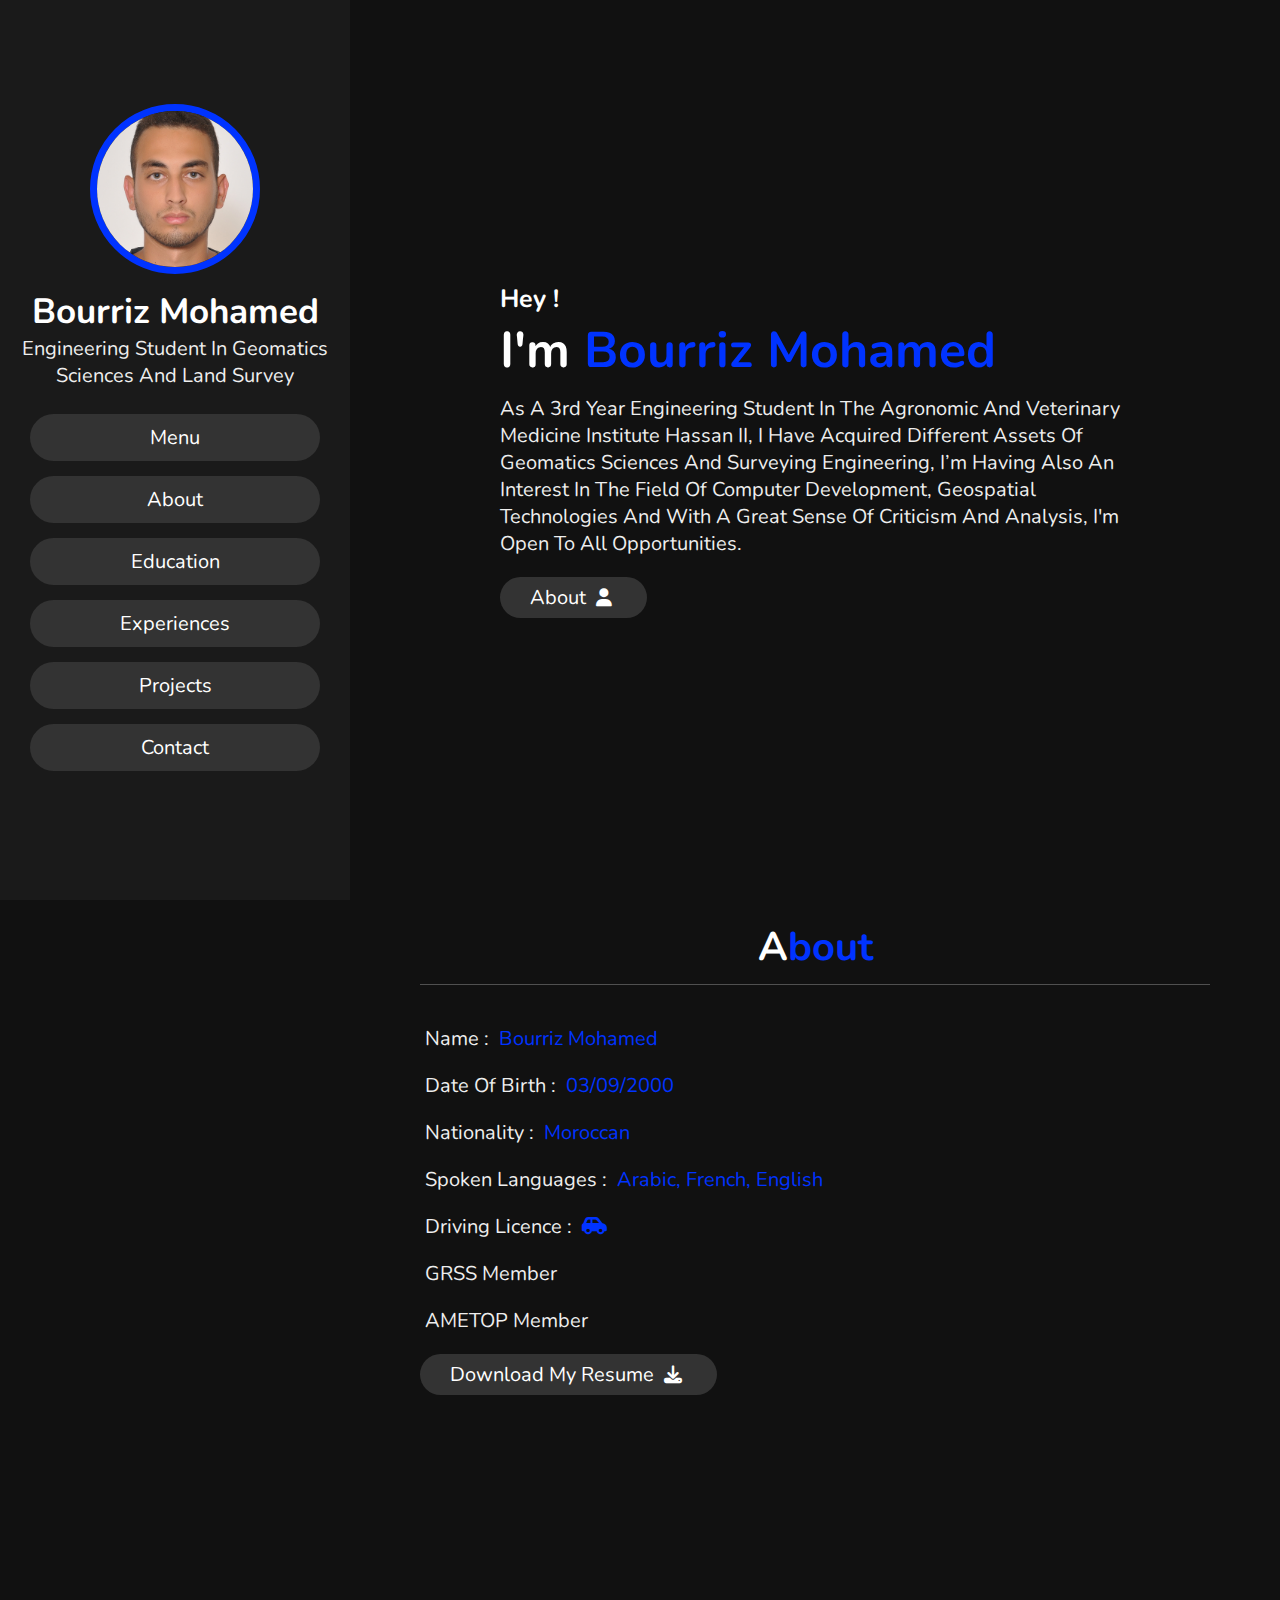
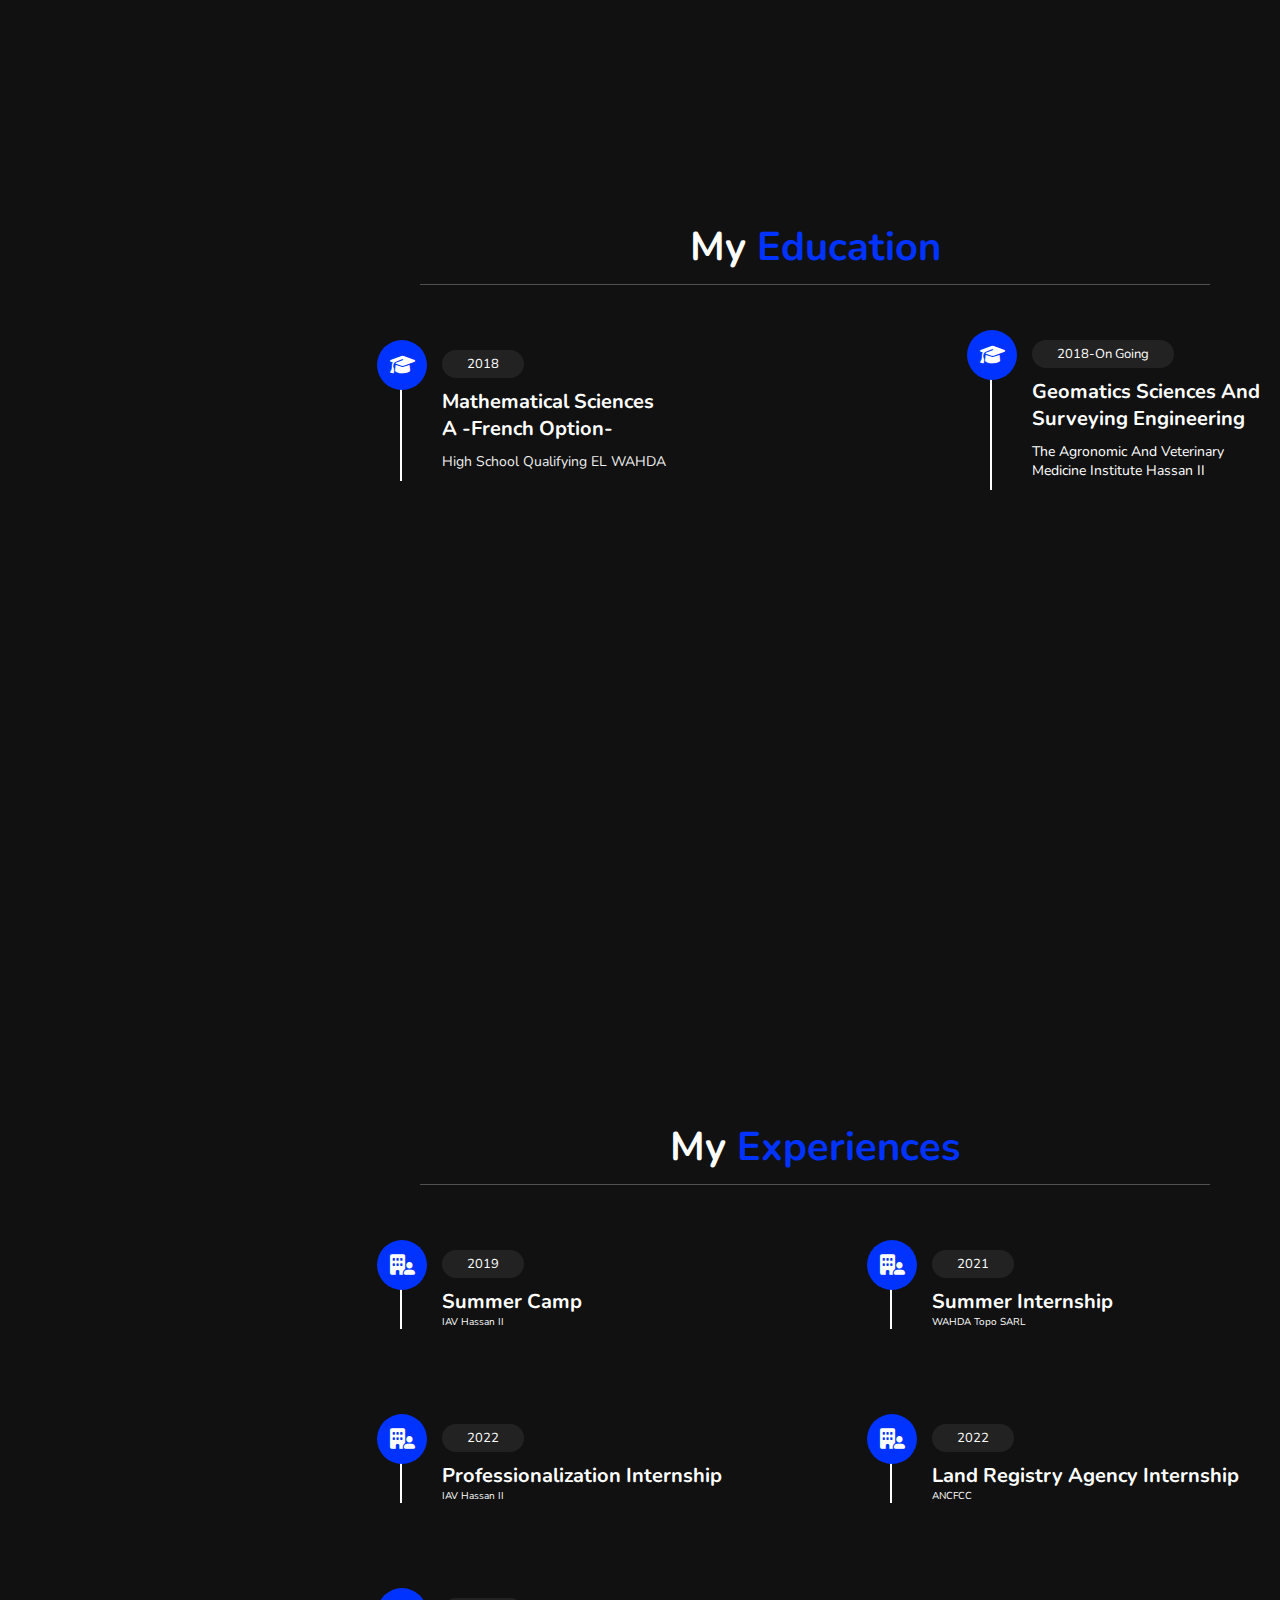
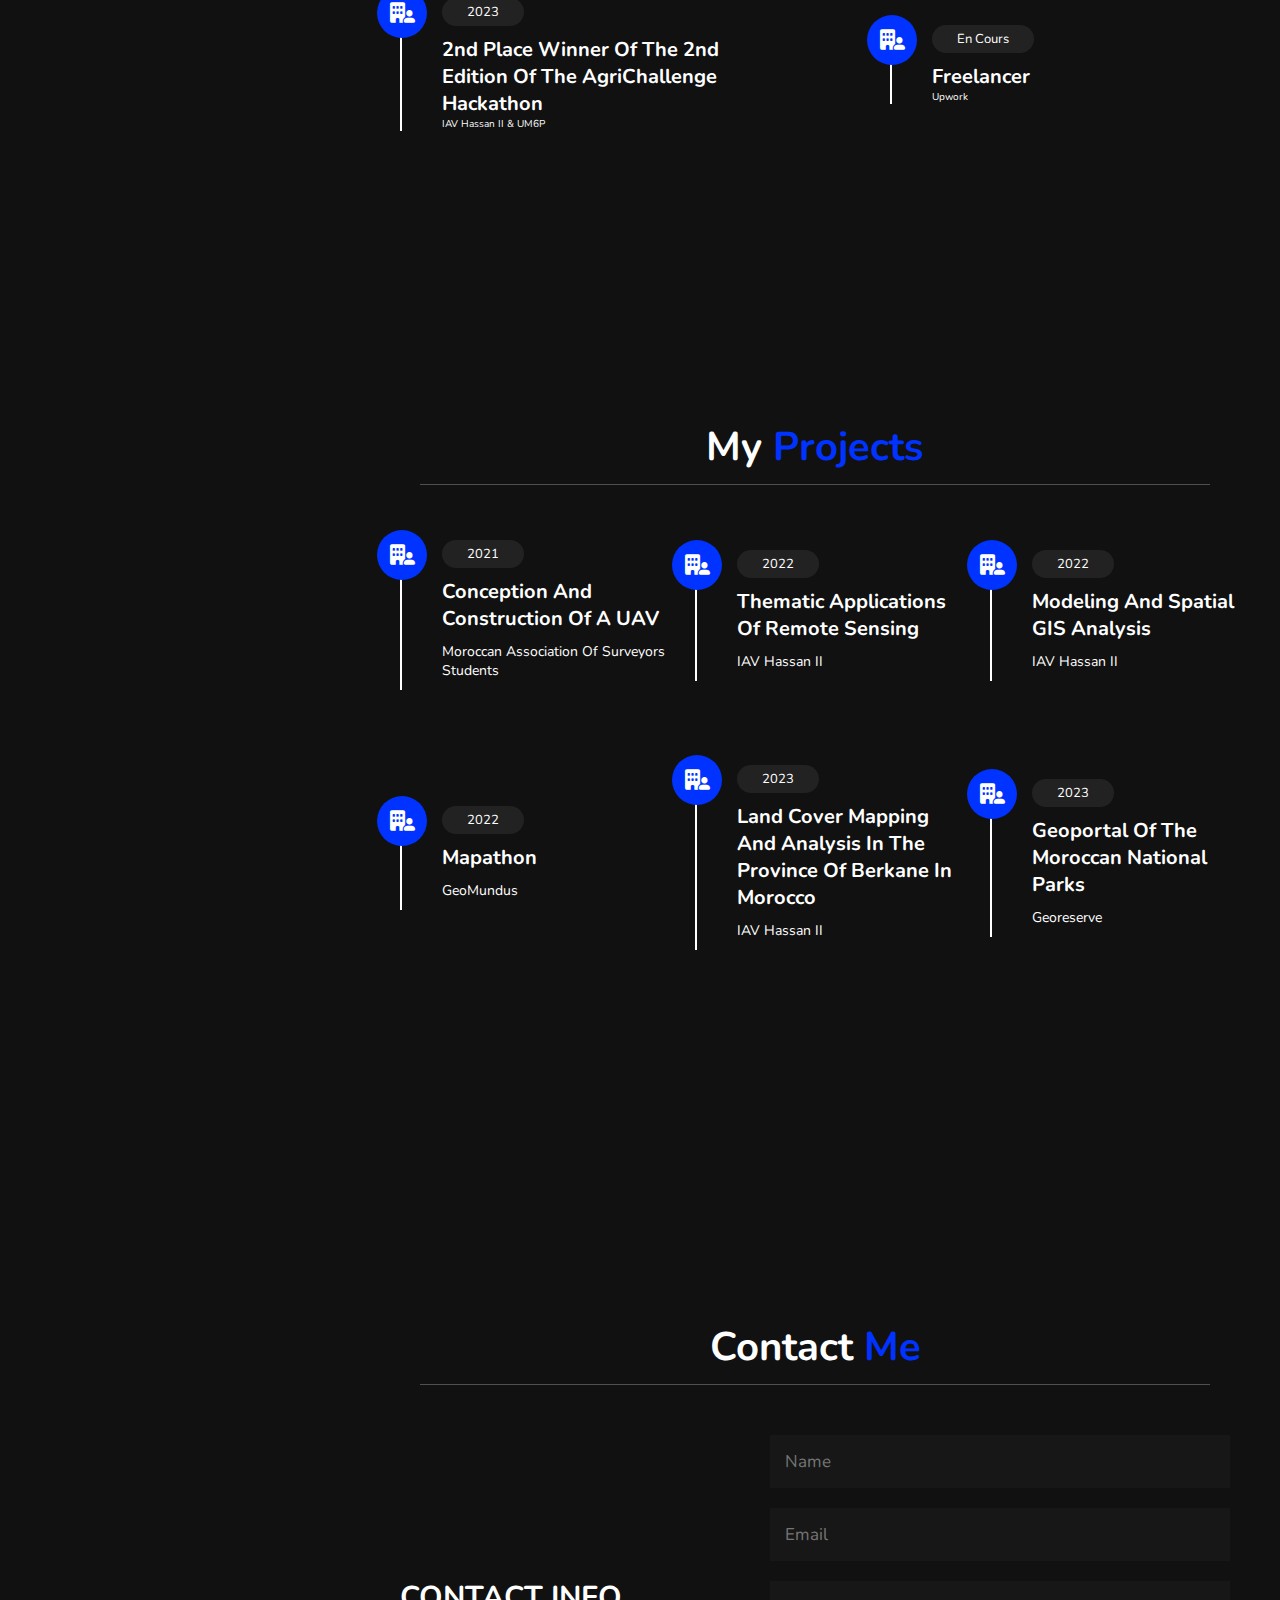
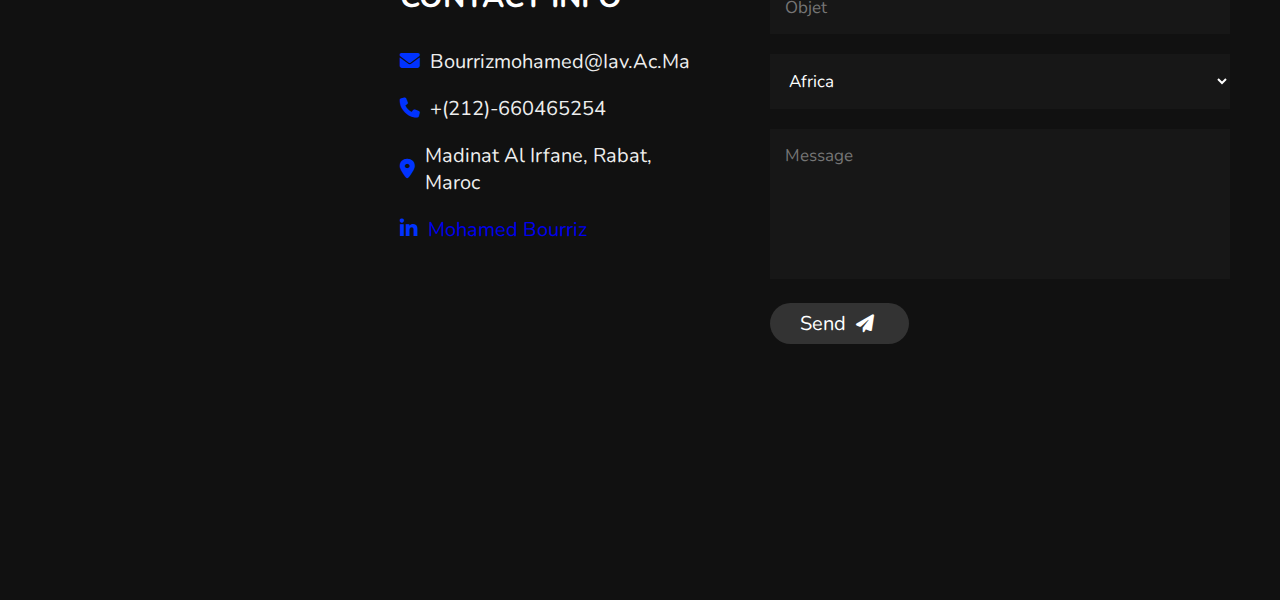
==== index.html @ 632c7182 "Rename MyPortfolio.html to index.html" ====
<!DOCTYPE html>
<html lang="en">
<head>
    <meta charset="UTF-8">
    <meta name="viewport" content="width=device-width, initial-scale=1.0">
    <title>My Portfolio</title>

    <!-- font awesome cdn link  -->
    <link rel="stylesheet" href="https://cdnjs.cloudflare.com/ajax/libs/font-awesome/5.15.2/css/all.min.css">

   <!-- Site Icon -->
   <link rel="shortcut icon" href="img/Me.png" type="image/x-icon"> 
    

    <link rel="stylesheet" href="css/all.css">
     <!-- custom css file link  -->
    <link rel="stylesheet" href="css/style.css">

    <script src="https://kit.fontawesome.com/e095af1a2f.js" crossorigin="anonymous"></script>

</head>

<body>
    
<!-- header section starts  -->

<header>

    <div class="user">
        <img src="img/L'ARCADE 2022-08-22_0079 copy.jpg" alt="Bourriz Mohamed" title="Bourriz Mohamed">
        <h3 class="name">Bourriz Mohamed</h3>
        <p class="post">Engineering Student In Geomatics Sciences And Land Survey </p>
    </div>

    <nav class="navbar">
        <ul>
            <li><a href="#home">Menu</a></li>
            <li><a href="#about">About</a></li>
            <li><a href="#education">Education</a></li>
            <li><a href="#Experience">Experiences</a></li>
            <li><a href="#Project"> Projects</a></li>
            <li><a href="#contact">Contact</a></li>
        </ul>
    </nav>

</header>

<!-- header section ends -->

<div id="menu" class="fas fa-bars"></div>

<!-- home section starts  -->

<section class="home" id="home">

    <h3> Hey !</h3>
    <h1> I'm <span>Bourriz Mohamed</span></h1>
    <p>As a 3rd year engineering student in the Agronomic and Veterinary Medicine Institute Hassan II, I have acquired different assets of geomatics sciences and surveying engineering, I’m
        having also an interest in the field of computer development, geospatial technologies and with a great sense of criticism and analysis, I'm open to all opportunities.</p>
    <a href="#about"><button class="btn">About <i class="fas fa-user"></i></button></a>

</section>

<!-- home section ends -->

<!-- about section starts  -->

<section class="about" id="about">

<h1 class="heading"> A<span>bout</span></h1>

<div class="row">

    <div class="info">
        <h3> <span> Name : </span> Bourriz Mohamed </h3>
        <h3> <span> Date Of Birth : </span> 03/09/2000 </h3>
        <h3> <span> Nationality : </span> Moroccan </h3>
        <h3> <span> Spoken Languages : </span> Arabic, French, English </h3>
        <h3> <span> Driving Licence : </span> <i class="fa-solid fa-car-side"></i> </h3>
        <h3> <span> GRSS Member </span> </h3>
        <h3> <span> AMETOP Member</span></h3>
        <a href="doc/CV - MOHAMED BOURRIZ.pdf" alt="Moi" title="Mohamed Bourriz" target="_blank"><button class="btn"> Download my Resume  <i class="fas fa-download"></i> </button></a>
    </div>

</div>

</section>

<!-- about section ends -->

<!-- education section starts  -->

<section class="education" id="education">

<h1 class="heading"> My <span>Education</span> </h1>

<div class="box-container">

    <div class="box">
        <i class="fas fa-graduation-cap"></i>
        <span>2018</span>
        <h3>Mathematical Sciences A -French option-</h3>
        <p>High School Qualifying EL WAHDA</p>
    </div>


    <div class="box">
        <i class="fas fa-graduation-cap"></i>
        <span>2018-On Going</span>
        <h3>Geomatics Sciences And Surveying Engineering</h3>
        <p><a href="https://iav.ac.ma/" target="_blank">The Agronomic And Veterinary Medicine Institute Hassan II</a></p>
    </div>


</div>

</section>

<!-- education section ends -->

<!-- Experience section starts  -->

<section class="Experience" id="Experience">

<h1 class="heading"> My <span> Experiences </span> </h1>

<div class="box-container">
    <div class="box">
        <i class="fa-solid fa-building-user"></i>
        <span>2019</span>
        <h3>Summer Camp</h3>
        <p><a href="https://iav.ac.ma/" target="_blank"> IAV Hassan II </a></p>
    </div>

    <div class="box">
        <i class="fa-solid fa-building-user"></i>
        <span>2021</span>
        <h3>Summer Internship</h3>
        <p><a href="https://www.linkedin.com/company/wahdatopo/" target="_blank"> WAHDA Topo SARL </a></p>

    </div>
    
    <div class="box">
        <i class="fa-solid fa-building-user"></i>
        <span>2022</span>
        <h3>Professionalization Internship</h3>
        <p><a href="https://iav.ac.ma/" target="_blank"> IAV Hassan II </a></p>
    </div>

    <div class="box">
        <i class="fa-solid fa-building-user"></i>
        <span>2022</span>
        <h3>Land registry agency internship </h3>
        <p><a href="https://www.ancfcc.gov.ma/" target="_blank"> ANCFCC </a></p>
    </div>

    <div class="box">
        <i class="fa-solid fa-building-user"></i>
        <span>2023</span>
        <h3>2nd place Winner of the 2nd edition of the AgriChallenge Hackathon</h3>
        <p><a href="https://agri-challenge.ma/" target="_blank"> IAV Hassan II & UM6P</a></p>
    </div>

    <div class="box">
        <i class="fa-solid fa-building-user"></i>
        <span>En cours</span>
        <h3>Freelancer</h3>
        <p><a href="https://www.upwork.com/freelancers/~01eab4487dfb1e0b13" target="_blank"> Upwork </a></p>
    </div>
</div>

</section>

<!-- Experience section ends -->


<!-- Projects section starts  -->

<section class="Project" id="Project">

    <h1 class="heading"> My <span> Projects </span> </h1>
    
    <div class="box-container">
        <div class="box">
            <i class="fa-solid fa-building-user"></i>
            <span>2021</span>
            <h3>Conception and construction of a UAV</h3>
            <p><a href="https://ametop.ma/" target="_blank"> Moroccan Association of Surveyors Students </a></p>
        </div>
    
        <div class="box">
            <i class="fa-solid fa-building-user"></i>
            <span>2022</span>
            <h3>Thematic Applications Of Remote Sensing</h3>
            <p><a href="https://iav.ac.ma/" target="_blank"> IAV Hassan II </a></p>
    
        </div>
        
        <div class="box">
            <i class="fa-solid fa-building-user"></i>
            <span>2022</span>
            <h3>Modeling and spatial GIS analysis</h3>
            <p><a href="https://iav.ac.ma/" target="_blank"> IAV Hassan II </a></p>
        </div>
    
        <div class="box">
            <i class="fa-solid fa-building-user"></i>
            <span>2022</span>
            <h3>Mapathon </h3>
            <p><a href="https://www.geomundus.org/2022/" target="_blank"> GeoMundus </a></p>
        </div>

        <div class="box">
            <i class="fa-solid fa-building-user"></i>
            <span>2023</span>
            <h3>Land Cover Mapping and Analysis in the Province of Berkane in Morocco</h3>
            <p><a href="https://iav.ac.ma/" target="_blank"> IAV Hassan II </a></p>
        </div>


        <div class="box">
            <i class="fa-solid fa-building-user"></i>
            <span>2023</span>
            <h3>Geoportal of the Moroccan national parks</h3>
            <p><a href="https://mrbourriz.github.io/Georeserve/" target="_blank"> Georeserve </a></p>
        </div>

    </div>
    
    </section>
    
<!-- Project section ends -->

<!-- contact section starts  -->

<section class="contact" id="contact">

<h1 class="heading">Contact<span> Me</span></h1>

<div class="row">

    <div class="content">

        <h3 class="title">Contact info</h3>

        <div class="info">
            <h3> <i class="fas fa-envelope"></i> Bourrizmohamed@iav.ac.ma </h3>
            <h3> <i class="fas fa-phone"></i> +(212)-660465254</h3>
            <h3> <i class="fas fa-map-marker-alt"></i> Madinat Al Irfane, Rabat, Maroc</h3>
            <h3> <i class="fa-brands fa-linkedin-in"></i><a href="https://www.linkedin.com/in/mohamed-b-a33b52102/" target="_blank">Mohamed Bourriz</a></h3>
        </div>

    </div>

    <form action="https://formsubmit.co/Bourrizmohamed@iav.ac.ma" method="post">
        <label for="name"><input type="text" placeholder="name" class="box" value="" id="name" required ></label>
        <label for="email"><input type="email" placeholder="email" class="box" value="" id="email" required></label>
        <label for="text"><input type="text" placeholder="objet" class="box" value="" id="text"required></label>
        <select name="Continent" class="box" id="choix" required>
        <option> Africa </option>
        <option> Asia </option>
        <option> Europe </option>
        <option> North America </option>
        <option> South America</option>
        </select>
        <label for="bio"><textarea name="" id="bio" cols="30" rows="10" class="box message" placeholder="message" value="" required ></textarea></label>
        <button type="submit" class="btn"> Send <i class="fas fa-paper-plane"></i> </button>

    </form>

</div>
</section>

<!-- contact section ends -->


<!-- scroll top button  -->

<a href="#home" class="top">
    <img src="images/scroll-top-img.png" alt="">
</a>


<!-- jquery cdn link  -->
<script src="https://cdnjs.cloudflare.com/ajax/libs/jquery/3.6.0/jquery.min.js"></script>

<!-- custom js file link  -->
<script src="js/script.js"></script>


</body>
</html>
---- css/style.css ----
@import url('https://fonts.googleapis.com/css2?family=Nunito:wght@200;300;400;600&display=swap');

:root{
    --blue:hsl(228, 100%, 50%);
}

*{
    font-family: 'Nunito', sans-serif;
    margin:0; padding:0;
    box-sizing: border-box;
    text-decoration: none;
    outline: none; border:none;
    text-transform: capitalize;
    transition: all .2s linear;
}

*::selection{
    background:var(--blue);
    color:#333;
}

html{
    font-size: 62.5%;
    overflow-x: hidden;
}

html::-webkit-scrollbar{
    width:1.4rem;
}

html::-webkit-scrollbar-track{
    background:#222;
}

html::-webkit-scrollbar-thumb{
    background:var(--blue);
}

body{
    background:#111;
    overflow-x: hidden;
    padding-left: 35rem;
}

section{
    min-height: 100vh;
    padding:1rem;
}

.btn{
    padding:.7rem 3rem;
    background:#333;
    color:#fff;
    cursor: pointer;
    margin-top: 1rem;
    font-size: 2rem;
    border-radius: 5rem;
}

.btn i{
    padding:0 .5rem;
    font-size: 1.8rem;
}

.btn:hover{
    background:var(--blue);
}

.heading{
    text-align: center;
    margin:0 6rem;
    font-size: 4rem;
    padding:1rem;
    border-bottom: .1rem solid #fff4;
    color:#fff;
}

.heading span{
    color:var(--blue);
}

header{
    position: fixed;
    top:0; left:0;
    z-index: 1000;
    height:100%;
    width:35rem;
    background:#1a1a1a;
    display: flex;
    align-items: center;
    justify-content: center;
    flex-flow: column;
    text-align: center;
}

header .user img{
    height:17rem;
    width:17rem;
    border-radius: 50%;
    object-fit: cover;
    margin-bottom: 1rem;
    border:.7rem solid var(--blue);
}

header .user .name{
    font-size: 3.5rem;
    color:#fff;
}

header .user .post{
    font-size: 2rem;
    color:#eee;
}

header .navbar{
    width:100%;
}

header .navbar ul{
    list-style: none;
    padding:1rem 3rem;
}


header .navbar ul li a{
    display: block;
    padding:1rem;
    margin:1.5rem 0;
    background:#333;
    color:#fff;
    font-size: 2rem;
    border-radius: 5rem;
}

header .navbar ul li a:hover{
    background:var(--blue);
}

#menu{
    position: fixed;
    top:2rem; right:2rem;
    background:#333;
    color:#fff;
    cursor: pointer;
    font-size: 2.5rem;
    padding:1rem 1.5rem;
    z-index: 1000;
    display: none;
}

.home{
    display: flex;
    justify-content: center;
    flex-flow: column;
    padding:0 15rem;
}

.home h3{
    font-size: 2.5rem;
    color:#fff;
}

.home h1{
    font-size:5rem;
    color:#fff;
}

.home h1 span{
    color:var(--blue);
}

.home p{
    font-size:2rem;
    color:#eee;
    padding: 1rem 0;
}

.about .row{
    display: flex;
    align-items: center;
    justify-content: center;
    flex-wrap: wrap;
    padding:1rem 0;
}

.about .row .info{
    flex:1 1 48rem;
    padding:2rem 1rem;
    padding-left: 6rem;
}

.about .row .info h3{
    font-size: 2rem;
    color:var(--blue);
    padding:1rem 0;
    font-weight: normal;
}

.about .row .info h3 span{
    color:#eee;
    padding:0 .5rem;
}

.about .row .counter{
    flex:1 1 48rem;
    display: flex;
    justify-content: center;
    flex-wrap: wrap;
}

.about .row .counter .box{
    width:20rem;
    background:#222;
    text-align: center;
    padding: 2rem;
    margin:2rem;
}

.about .row .counter .box span{
    font-size: 4rem;
    color:var(--blue);
}

.about .row .counter .box h3{
    font-size: 2rem;
    color:#fff;
}

.education .box-container{
    display: flex;
    align-items: center;
    justify-content: space-between;
    flex-wrap: wrap;
    padding:2rem 0;
    padding-left: 3rem;
}

.education .box-container .box{
    width:27rem;
    margin:4rem 1rem;
    padding-left: 4rem;
    border-left: .2rem solid #fff;
    position: relative;
}

.education .box-container .box span{
    font-size: 1.3rem;
    background:#222;
    color:#fff;
    border-radius: 5rem;
    padding:.5rem 2.5rem;
}

.education .box-container .box h3{
    font-size: 2rem;
    color:#fff;
    padding-top: 1.5rem;
}

.education .box-container .box p{
    font-size: 1.4rem;
    color:#eee;
    padding: 1rem 0;
}

.education .box-container .box i{
    position: absolute;
    top:-1.5rem; left:-2.5rem;
    height:5rem;
    width: 5rem;
    border-radius: 50%;
    line-height: 5rem;
    text-align: center;
    font-size: 2rem;
    color:#fff;
    background:var(--blue);
}

.education .box-container .box  a{
color: white;
}

.education .box-container .box a:hover{
    color: blue
}



.Experience .box-container{
    display: flex;
    align-items: center;
    justify-content: space-between;
    flex-wrap: wrap;
    padding:2rem 0;
    padding-left: 3rem;
}

.Experience .box-container .box{
    width:37rem;
    margin: 5rem 1rem;
    padding-left: 4rem;
    border-left: .2rem solid #fff;
    position: relative;
}

.Experience .box-container .box span{
    font-size: 1.3rem;
    background:#222;
    color:#fff;
    border-radius: 5rem;
    padding:.5rem 2.5rem;
}

.Experience .box-container .box h3{
    font-size: 2rem;
    color:#fff;
    padding-top: 1.5rem;
}

.Expeience .box-container .box p{
    font-size: 1.4rem;
    color:#eee;
    padding: 1rem 0;
}

.Experience .box-container .box i{
    position: absolute;
    top:-1.5rem; left:-2.5rem;
    height:5rem;
    width: 5rem;
    border-radius: 50%;
    line-height: 5rem;
    text-align: center;
    font-size: 2rem;
    color:rgb(255, 255, 255);
    background:var(--blue);
}

.Experience .box-container .box a{
    color: white
}

.Experience .box-container .box a:hover{
    color: blue
}



.Project .box-container{
    display: flex;
    align-items: center;
    justify-content: space-between;
    flex-wrap: wrap;
    padding:2rem 0;
    padding-left: 3rem;
}

.Project .box-container .box{
    width:27rem;
    margin:4rem 1rem;
    padding-left: 4rem;
    border-left: .2rem solid #fff;
    position: relative;
}

.Project .box-container .box span{
    font-size: 1.3rem;
    background:#222;
    color:#fff;
    border-radius: 5rem;
    padding:.5rem 2.5rem;
}

.Project .box-container .box h3{
    font-size: 2rem;
    color:#fff;
    padding-top: 1.5rem;
}

.Project .box-container .box p{
    font-size: 1.4rem;
    color:#eee;
    padding: 1rem 0;
}

.Project .box-container .box i{
    position: absolute;
    top:-1.5rem; left:-2.5rem;
    height:5rem;
    width: 5rem;
    border-radius: 50%;
    line-height: 5rem;
    text-align: center;
    font-size: 2rem;
    color:#fff;
    background:var(--blue);
}

.Project .box-container .box  a{
color: white;
}

.Project .box-container .box a:hover{
    color: blue
}


.contact .row{
    display: flex;
    align-items: center;
    justify-content: center;
    flex-wrap: wrap;
}

.contact .row .content{
    flex:1 1 30rem;
    padding:4rem;
    padding-bottom: 0;
}

.contact .row form{
    flex:1 1 45rem;
    padding:2rem;
    margin:2rem;
    margin-bottom: 4rem;
}

.contact .row form .box{
    padding:1.5rem;
    margin:1rem 0;
    background:#3333;
    color:#fff;
    text-transform: none;
    font-size: 1.7rem;
    width:100%;
}

.contact .row form .box::placeholder{
    text-transform: capitalize;
}

.contact .row form .message{
    height: 15rem;
    resize: none;
}

.contact .row .content .title{
    text-transform: uppercase;
    color:#fff;
    font-size: 3rem;
    padding-bottom: 2rem;
}

.contact .row .content .info h3{
    display: flex;
    align-items: center;
    font-size: 2rem;
    color:#eee;
    padding:1rem 0;
    font-weight: normal;
}

.contact .row .content .info h3 i{
    padding-right: 1rem;
    color:var(--blue);
}

.contact .heading .row .content .title .info h3 a{
    color: white
}

.contact .heading .row .content .title .info h3 a:hover{
    color: blue
}

.top{
    position: fixed;
    bottom:7.5rem; right: 2rem;
    z-index: 100;
    display: none;
}




/* media queries  */

@media (max-width:1200px){

    html{
        font-size: 55%;
    }

    .home{
        padding:1rem 4rem;
    }

}

@media (max-width:991px){

   header{
       left:-120%;
   }

   #menu{
       display: block;
   }

   header.toggle{
    left:0%;
   }

   body{
       padding:0;
   }

}

@media (max-width:768px){

    html{
        font-size: 50%;
    }
 
 }

@media (max-width:400px){

    header{
        width: 100vw;
    }

    .heading{
        margin:0 3rem;
    }

    .about .row .counter .box{
        width: 100%;
    }
 
    .education .box-container .box{
        width:100%;
    }

    .Experience .box-container .box{
        width:100%;
    }

    .Project .box-container .box{
        width:100%;
    }

    .contact .row form{
        margin:3rem 0;
    }

 }
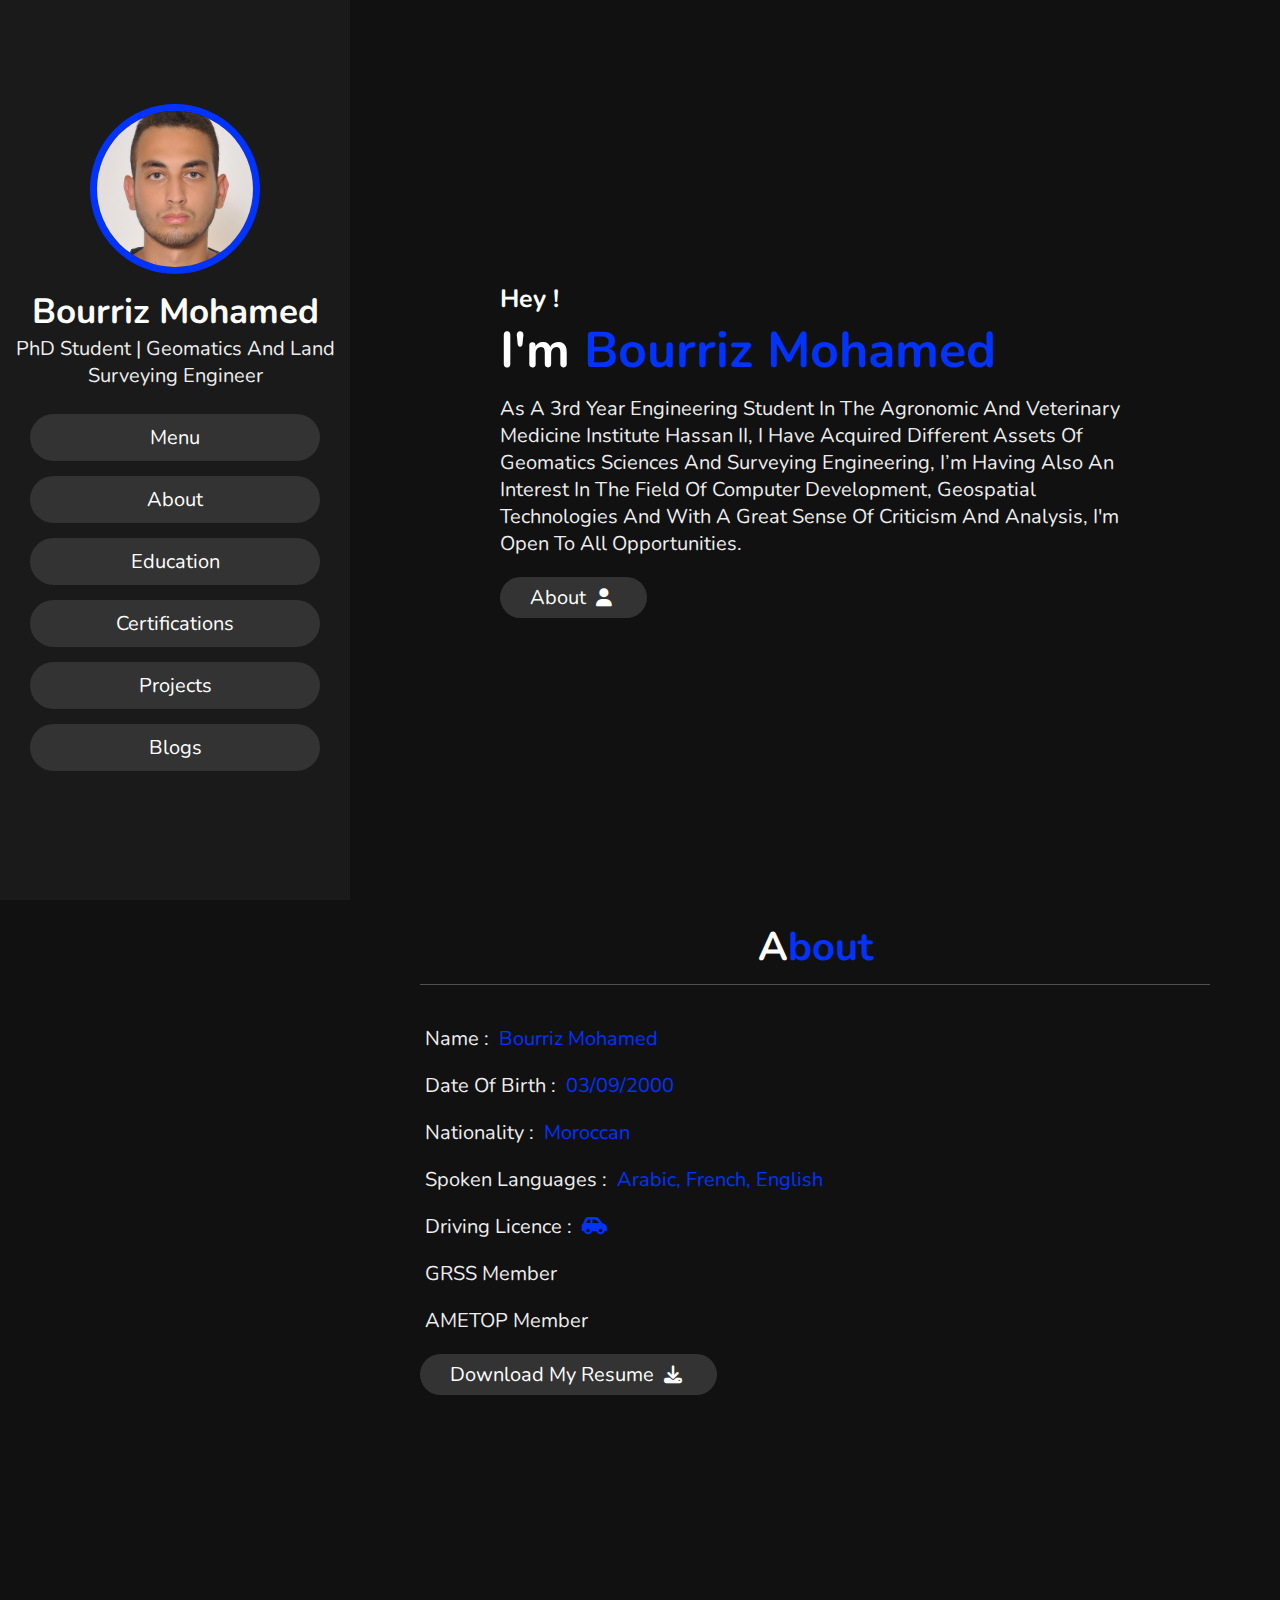
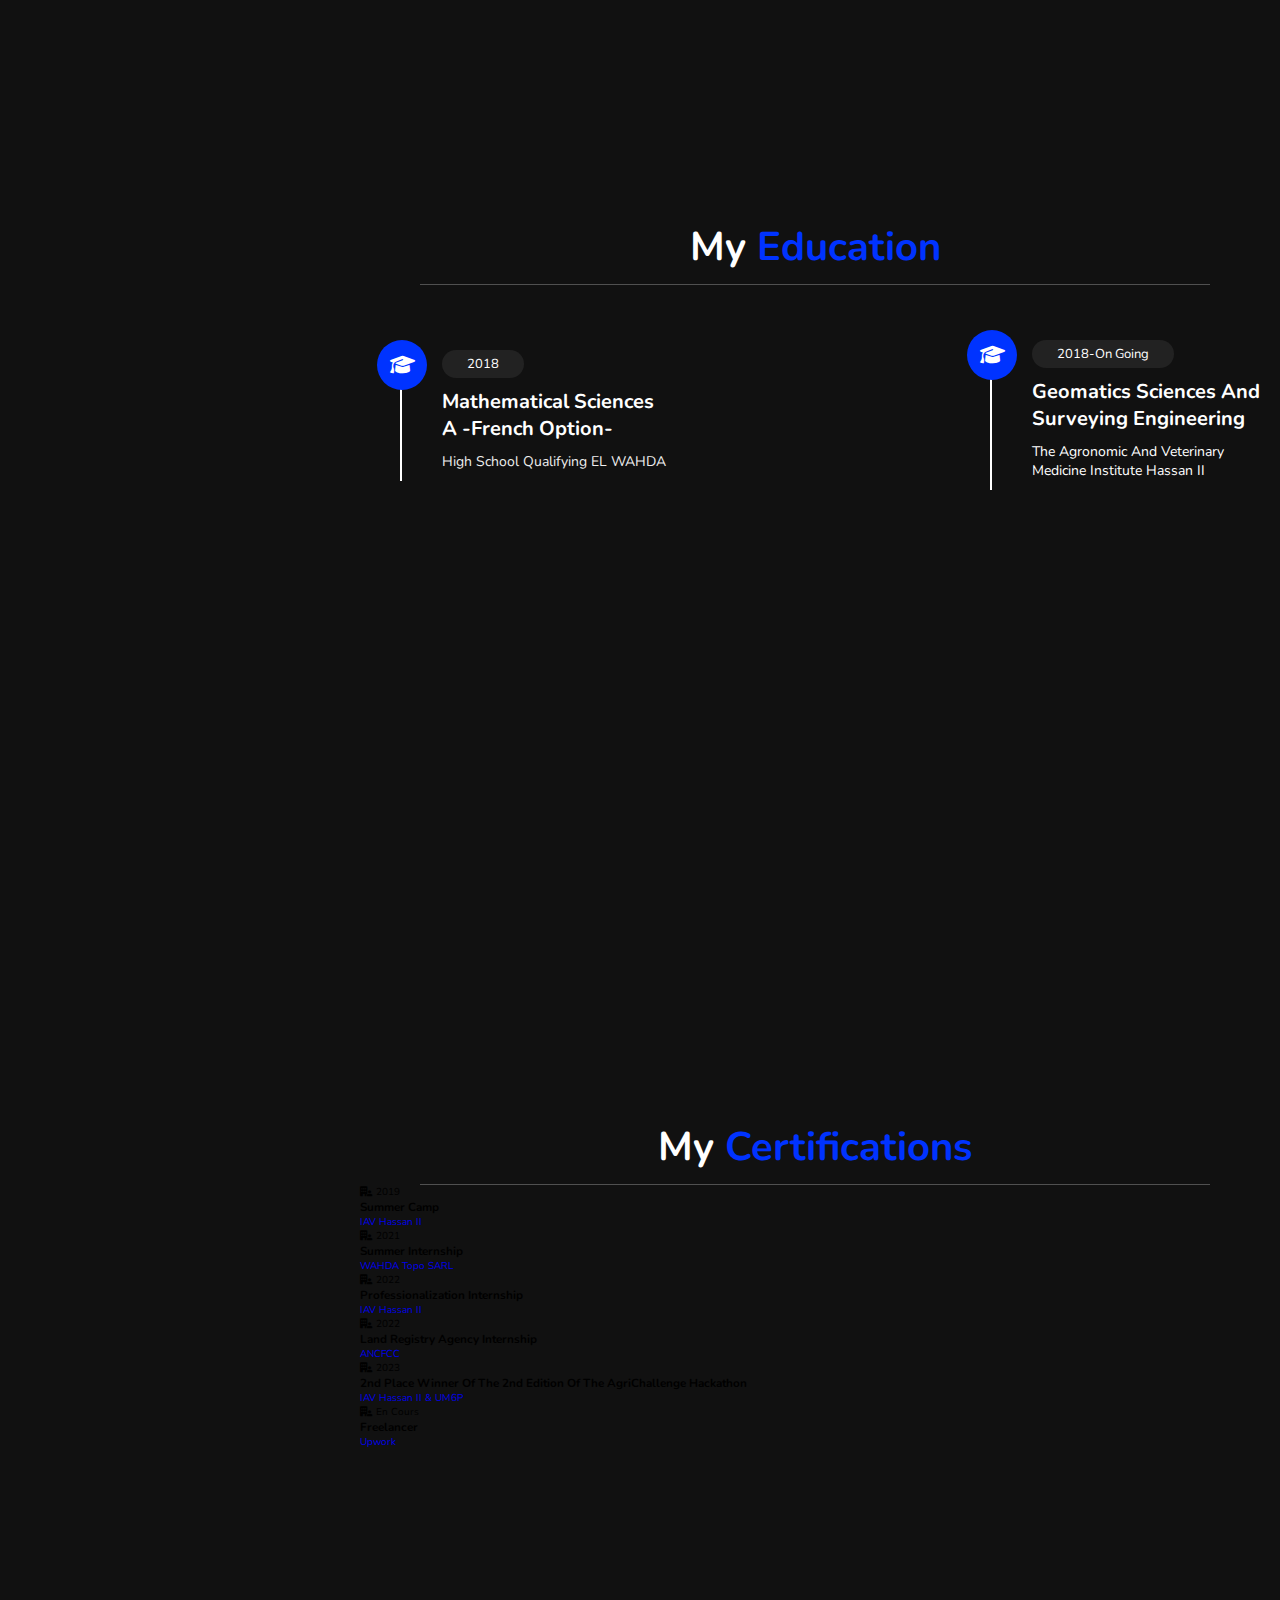
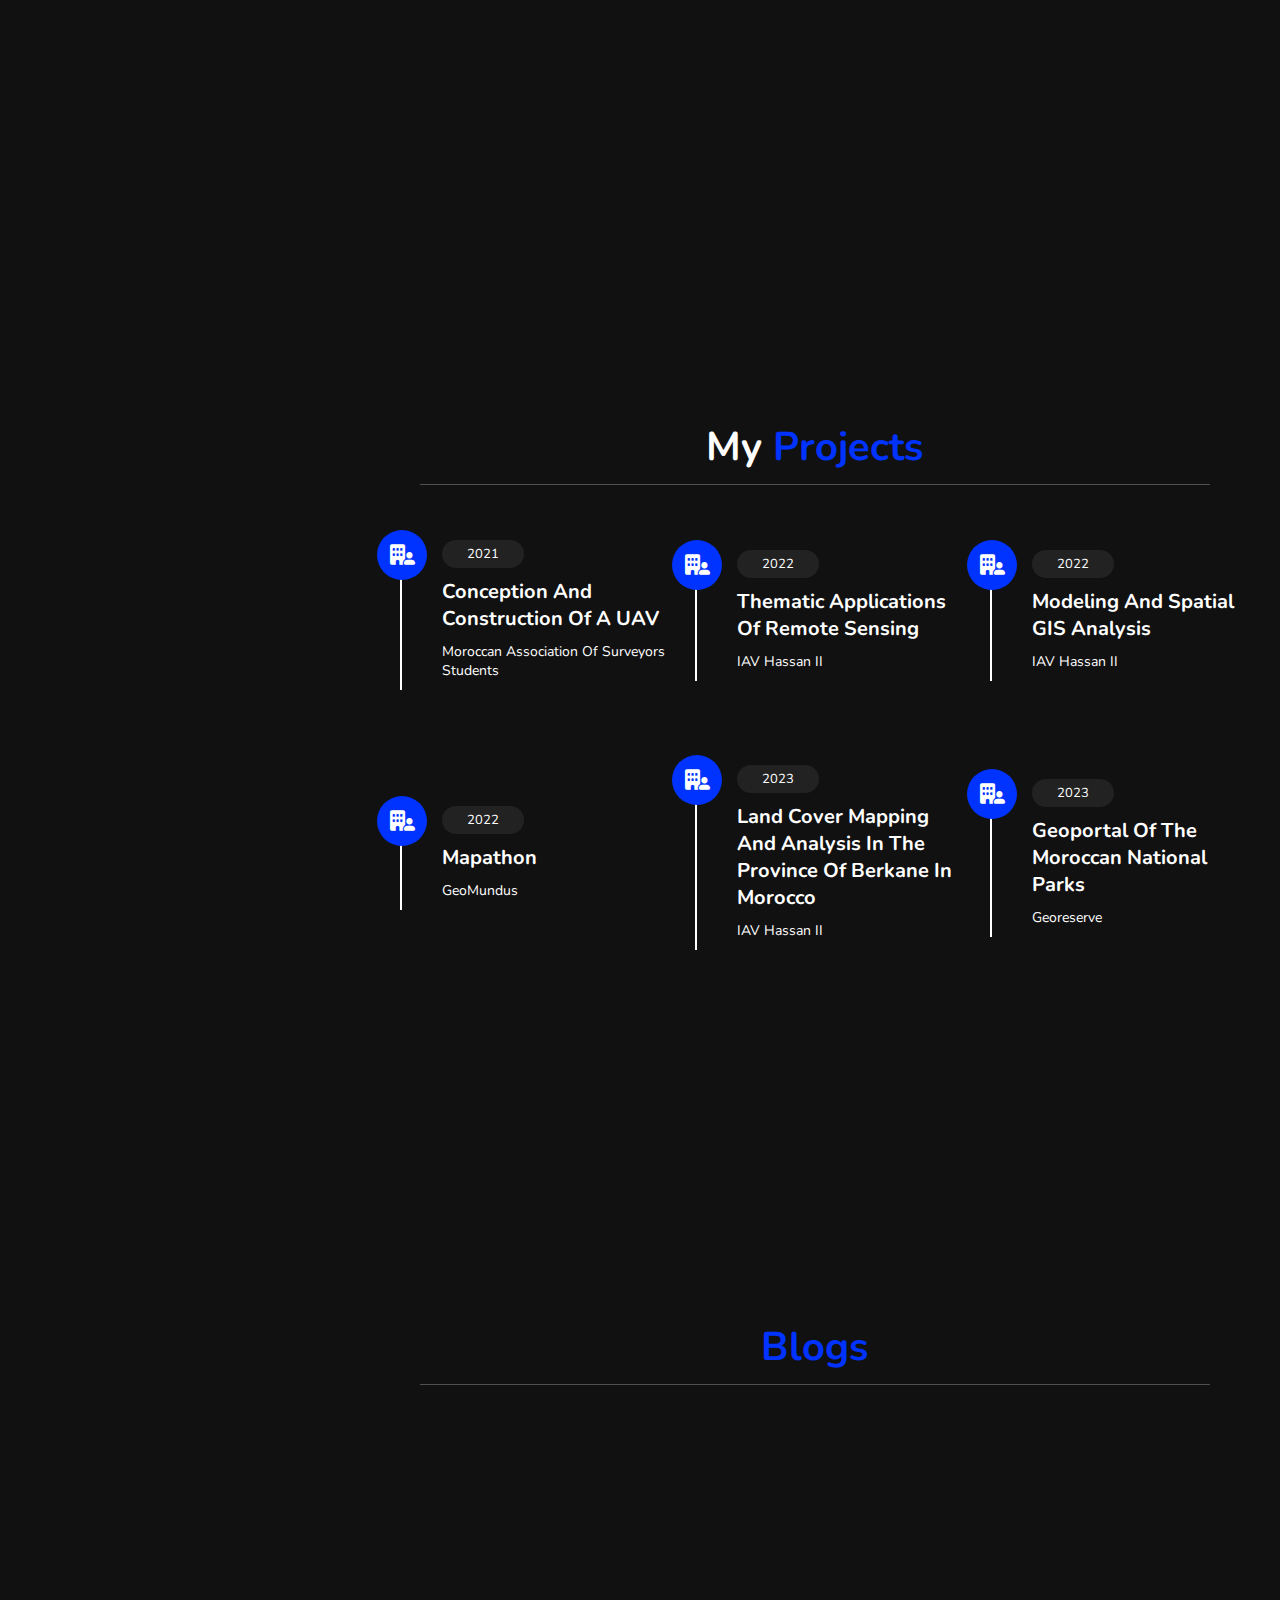
==== commit fffcd94f: "Update" ====
--- a/index.html
+++ b/index.html
@@ -28,18 +28,18 @@
 
     <div class="user">
         <img src="img/L'ARCADE 2022-08-22_0079 copy.jpg" alt="Bourriz Mohamed" title="Bourriz Mohamed">
-        <h3 class="name">Bourriz Mohamed</h3>
-        <p class="post">Engineering Student In Geomatics Sciences And Land Survey </p>
+        <h3 class="name">Bourriz Mohamed </h3>
+        <p class="post">PhD Student | Geomatics and Land Surveying Engineer  </p>
     </div>
 
     <nav class="navbar">
         <ul>
-            <li><a href="#home">Menu</a></li>
-            <li><a href="#about">About</a></li>
-            <li><a href="#education">Education</a></li>
-            <li><a href="#Experience">Experiences</a></li>
+            <li><a href="#Home">Menu</a></li>
+            <li><a href="#About">About</a></li>
+            <li><a href="#Education">Education</a></li>
+            <li><a href="#Certifications">Certifications</a></li>
             <li><a href="#Project"> Projects</a></li>
-            <li><a href="#contact">Contact</a></li>
+            <li><a href="#Blog">Blogs</a></li>
         </ul>
     </nav>
 
@@ -51,13 +51,13 @@
 
 <!-- home section starts  -->
 
-<section class="home" id="home">
+<section class="Home" id="Home">
 
     <h3> Hey !</h3>
     <h1> I'm <span>Bourriz Mohamed</span></h1>
     <p>As a 3rd year engineering student in the Agronomic and Veterinary Medicine Institute Hassan II, I have acquired different assets of geomatics sciences and surveying engineering, I’m
         having also an interest in the field of computer development, geospatial technologies and with a great sense of criticism and analysis, I'm open to all opportunities.</p>
-    <a href="#about"><button class="btn">About <i class="fas fa-user"></i></button></a>
+    <a href="#About"><button class="btn">About <i class="fas fa-user"></i></button></a>
 
 </section>
 
@@ -65,7 +65,7 @@
 
 <!-- about section starts  -->
 
-<section class="about" id="about">
+<section class="About" id="About">
 
 <h1 class="heading"> A<span>bout</span></h1>
 
@@ -79,7 +79,7 @@
         <h3> <span> Driving Licence : </span> <i class="fa-solid fa-car-side"></i> </h3>
         <h3> <span> GRSS Member </span> </h3>
         <h3> <span> AMETOP Member</span></h3>
-        <a href="doc/CV - MOHAMED BOURRIZ.pdf" alt="Moi" title="Mohamed Bourriz" target="_blank"><button class="btn"> Download my Resume  <i class="fas fa-download"></i> </button></a>
+        <a href="doc/CV_Bourriz_Mohamed.pdf" alt="Moi" title="Mohamed Bourriz" target="_blank"><button class="btn"> Download my Resume  <i class="fas fa-download"></i> </button></a>
     </div>
 
 </div>
@@ -90,7 +90,7 @@
 
 <!-- education section starts  -->
 
-<section class="education" id="education">
+<section class="Education" id="Education">
 
 <h1 class="heading"> My <span>Education</span> </h1>
 
@@ -120,9 +120,9 @@
 
 <!-- Experience section starts  -->
 
-<section class="Experience" id="Experience">
-
-<h1 class="heading"> My <span> Experiences </span> </h1>
+<section class="Certifications" id="Certifications">
+
+<h1 class="heading"> My <span> Certifications </span> </h1>
 
 <div class="box-container">
     <div class="box">
@@ -233,45 +233,19 @@
 
 <!-- contact section starts  -->
 
-<section class="contact" id="contact">
-
-<h1 class="heading">Contact<span> Me</span></h1>
+<section class="Blog" id="Blog">
+
+<h1 class="heading">  <span> Blogs </span></h1>
 
 <div class="row">
 
-    <div class="content">
-
-        <h3 class="title">Contact info</h3>
-
-        <div class="info">
-            <h3> <i class="fas fa-envelope"></i> Bourrizmohamed@iav.ac.ma </h3>
-            <h3> <i class="fas fa-phone"></i> +(212)-660465254</h3>
-            <h3> <i class="fas fa-map-marker-alt"></i> Madinat Al Irfane, Rabat, Maroc</h3>
-            <h3> <i class="fa-brands fa-linkedin-in"></i><a href="https://www.linkedin.com/in/mohamed-b-a33b52102/" target="_blank">Mohamed Bourriz</a></h3>
-        </div>
-
-    </div>
-
-    <form action="https://formsubmit.co/Bourrizmohamed@iav.ac.ma" method="post">
-        <label for="name"><input type="text" placeholder="name" class="box" value="" id="name" required ></label>
-        <label for="email"><input type="email" placeholder="email" class="box" value="" id="email" required></label>
-        <label for="text"><input type="text" placeholder="objet" class="box" value="" id="text"required></label>
-        <select name="Continent" class="box" id="choix" required>
-        <option> Africa </option>
-        <option> Asia </option>
-        <option> Europe </option>
-        <option> North America </option>
-        <option> South America</option>
-        </select>
-        <label for="bio"><textarea name="" id="bio" cols="30" rows="10" class="box message" placeholder="message" value="" required ></textarea></label>
-        <button type="submit" class="btn"> Send <i class="fas fa-paper-plane"></i> </button>
-
-    </form>
-
-</div>
-</section>
-
-<!-- contact section ends -->
+    <div class="box-container">
+     
+    </div>
+
+</div>
+</section>
+
 
 
 <!-- scroll top button  -->
--- a/css/style.css
+++ b/css/style.css
@@ -148,34 +148,34 @@
     display: none;
 }
 
-.home{
+.Home{
     display: flex;
     justify-content: center;
     flex-flow: column;
     padding:0 15rem;
 }
 
-.home h3{
+.Home h3{
     font-size: 2.5rem;
     color:#fff;
 }
 
-.home h1{
+.Home h1{
     font-size:5rem;
     color:#fff;
 }
 
-.home h1 span{
+.Home h1 span{
     color:var(--blue);
 }
 
-.home p{
+.Home p{
     font-size:2rem;
     color:#eee;
     padding: 1rem 0;
 }
 
-.about .row{
+.About .row{
     display: flex;
     align-items: center;
     justify-content: center;
@@ -183,32 +183,32 @@
     padding:1rem 0;
 }
 
-.about .row .info{
+.About .row .info{
     flex:1 1 48rem;
     padding:2rem 1rem;
     padding-left: 6rem;
 }
 
-.about .row .info h3{
+.About .row .info h3{
     font-size: 2rem;
     color:var(--blue);
     padding:1rem 0;
     font-weight: normal;
 }
 
-.about .row .info h3 span{
+.About .row .info h3 span{
     color:#eee;
     padding:0 .5rem;
 }
 
-.about .row .counter{
+.About .row .counter{
     flex:1 1 48rem;
     display: flex;
     justify-content: center;
     flex-wrap: wrap;
 }
 
-.about .row .counter .box{
+.About .row .counter .box{
     width:20rem;
     background:#222;
     text-align: center;
@@ -216,17 +216,17 @@
     margin:2rem;
 }
 
-.about .row .counter .box span{
+.About .row .counter .box span{
     font-size: 4rem;
     color:var(--blue);
 }
 
-.about .row .counter .box h3{
-    font-size: 2rem;
-    color:#fff;
-}
-
-.education .box-container{
+.About .row .counter .box h3{
+    font-size: 2rem;
+    color:#fff;
+}
+
+.Education .box-container{
     display: flex;
     align-items: center;
     justify-content: space-between;
@@ -235,7 +235,7 @@
     padding-left: 3rem;
 }
 
-.education .box-container .box{
+.Education .box-container .box{
     width:27rem;
     margin:4rem 1rem;
     padding-left: 4rem;
@@ -243,7 +243,7 @@
     position: relative;
 }
 
-.education .box-container .box span{
+.Education .box-container .box span{
     font-size: 1.3rem;
     background:#222;
     color:#fff;
@@ -251,19 +251,19 @@
     padding:.5rem 2.5rem;
 }
 
-.education .box-container .box h3{
+.Education .box-container .box h3{
     font-size: 2rem;
     color:#fff;
     padding-top: 1.5rem;
 }
 
-.education .box-container .box p{
+.Education .box-container .box p{
     font-size: 1.4rem;
     color:#eee;
     padding: 1rem 0;
 }
 
-.education .box-container .box i{
+.Education .box-container .box i{
     position: absolute;
     top:-1.5rem; left:-2.5rem;
     height:5rem;
@@ -276,11 +276,11 @@
     background:var(--blue);
 }
 
-.education .box-container .box  a{
+.Education .box-container .box  a{
 color: white;
 }
 
-.education .box-container .box a:hover{
+.Education .box-container .box a:hover{
     color: blue
 }
 
@@ -405,27 +405,27 @@
 }
 
 
-.contact .row{
+.Blog .row{
     display: flex;
     align-items: center;
     justify-content: center;
     flex-wrap: wrap;
 }
 
-.contact .row .content{
+.Blog .row .content{
     flex:1 1 30rem;
     padding:4rem;
     padding-bottom: 0;
 }
 
-.contact .row form{
+.Blog .row form{
     flex:1 1 45rem;
     padding:2rem;
     margin:2rem;
     margin-bottom: 4rem;
 }
 
-.contact .row form .box{
+.Blog .row form .box{
     padding:1.5rem;
     margin:1rem 0;
     background:#3333;
@@ -435,23 +435,23 @@
     width:100%;
 }
 
-.contact .row form .box::placeholder{
+.Blog .row form .box::placeholder{
     text-transform: capitalize;
 }
 
-.contact .row form .message{
+.Blog .row form .message{
     height: 15rem;
     resize: none;
 }
 
-.contact .row .content .title{
+.Blog .row .content .title{
     text-transform: uppercase;
     color:#fff;
     font-size: 3rem;
     padding-bottom: 2rem;
 }
 
-.contact .row .content .info h3{
+.Blog .row .content .info h3{
     display: flex;
     align-items: center;
     font-size: 2rem;
@@ -460,16 +460,16 @@
     font-weight: normal;
 }
 
-.contact .row .content .info h3 i{
+.Blog .row .content .info h3 i{
     padding-right: 1rem;
     color:var(--blue);
 }
 
-.contact .heading .row .content .title .info h3 a{
+.Blog .heading .row .content .title .info h3 a{
     color: white
 }
 
-.contact .heading .row .content .title .info h3 a:hover{
+.Blog .heading .row .content .title .info h3 a:hover{
     color: blue
 }
 
@@ -491,7 +491,7 @@
         font-size: 55%;
     }
 
-    .home{
+    .Home{
         padding:1rem 4rem;
     }
 
@@ -535,11 +535,11 @@
         margin:0 3rem;
     }
 
-    .about .row .counter .box{
+    .About .row .counter .box{
         width: 100%;
     }
  
-    .education .box-container .box{
+    .Education .box-container .box{
         width:100%;
     }
 
@@ -551,7 +551,7 @@
         width:100%;
     }
 
-    .contact .row form{
+    .Blog .row form{
         margin:3rem 0;
     }
 
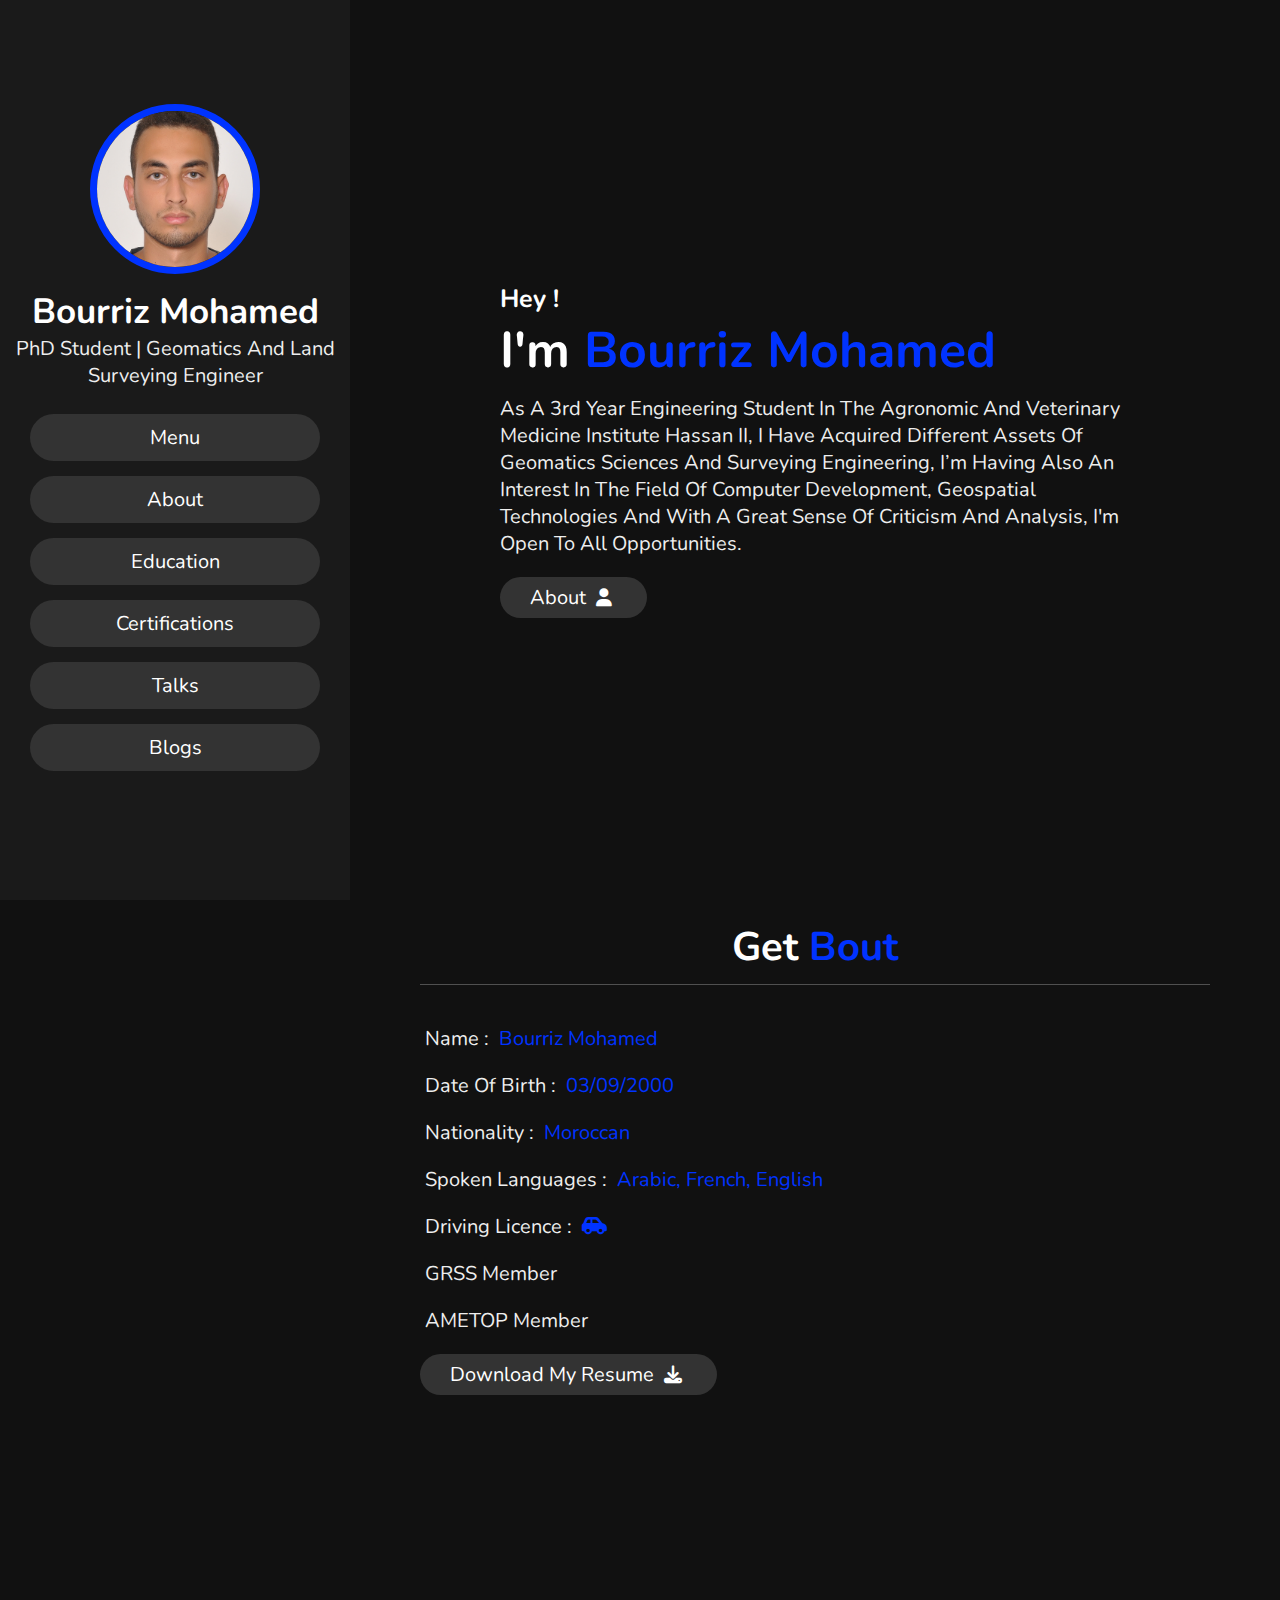
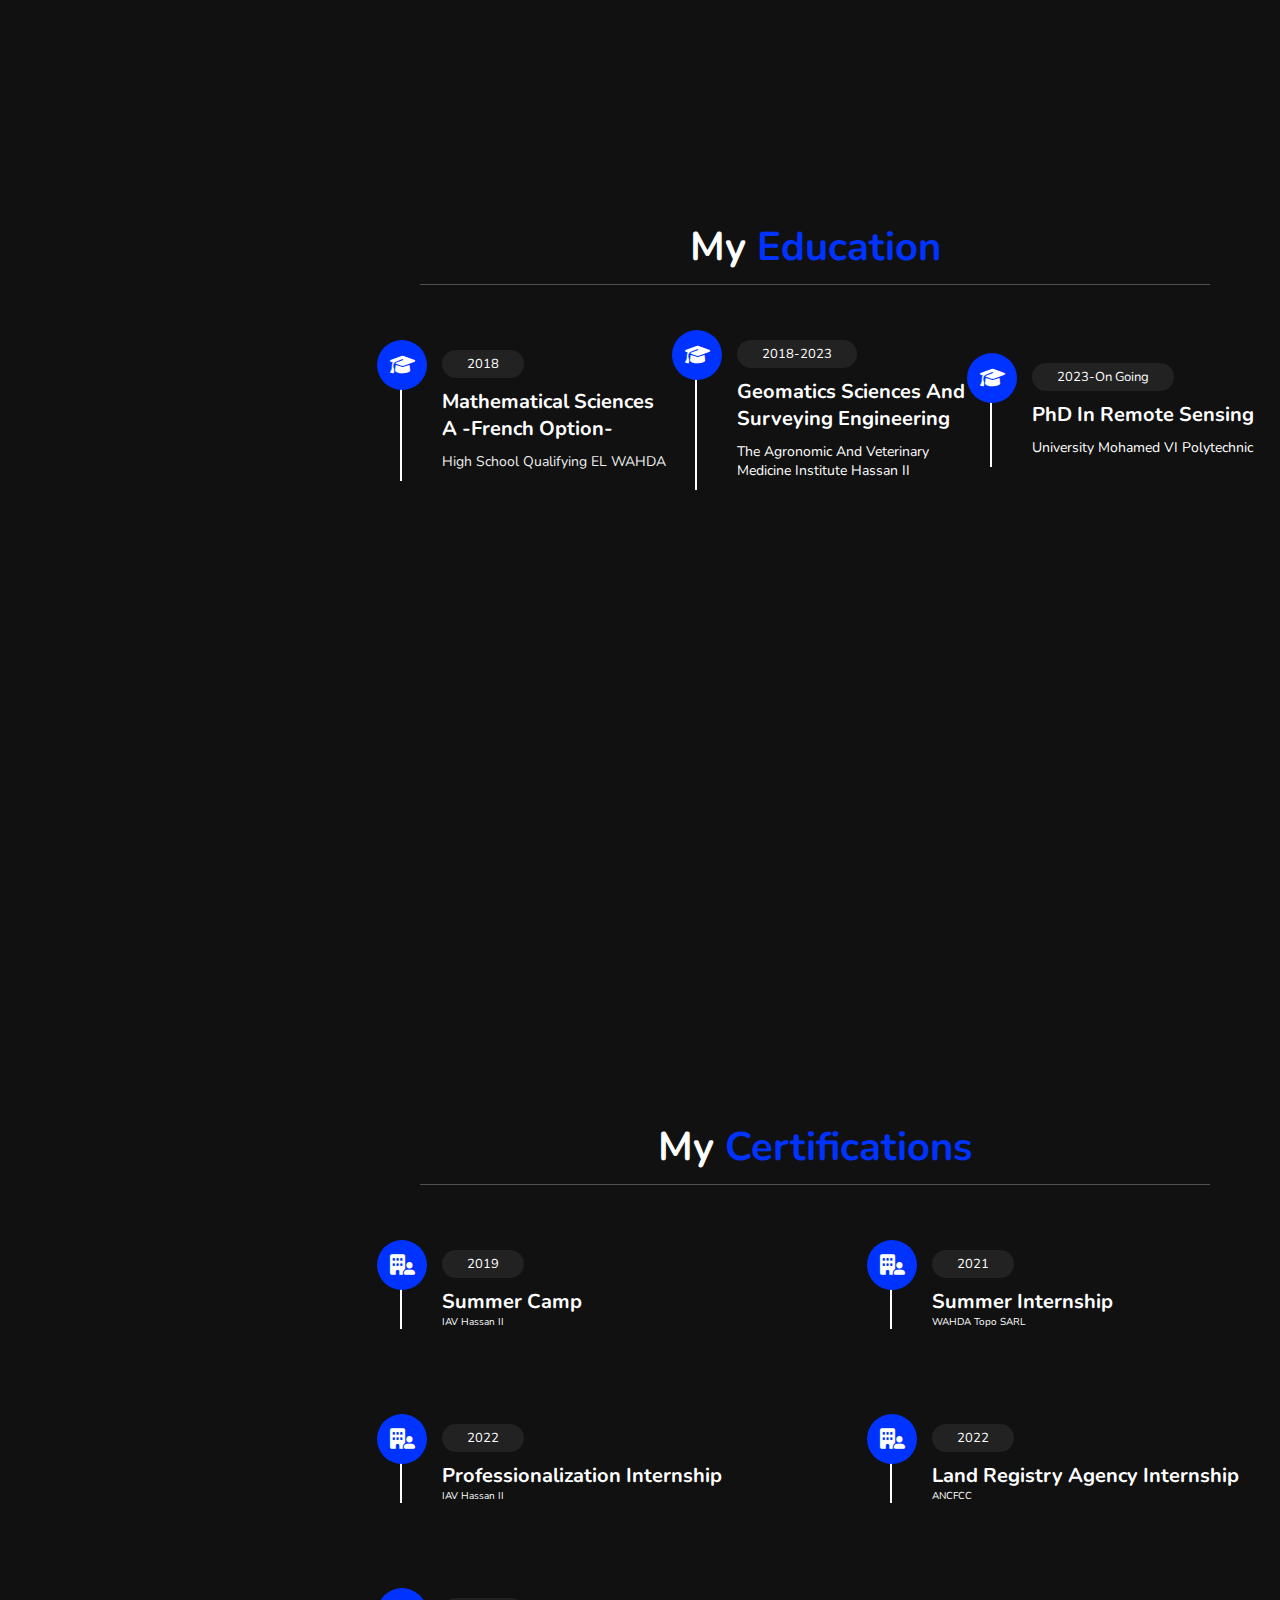
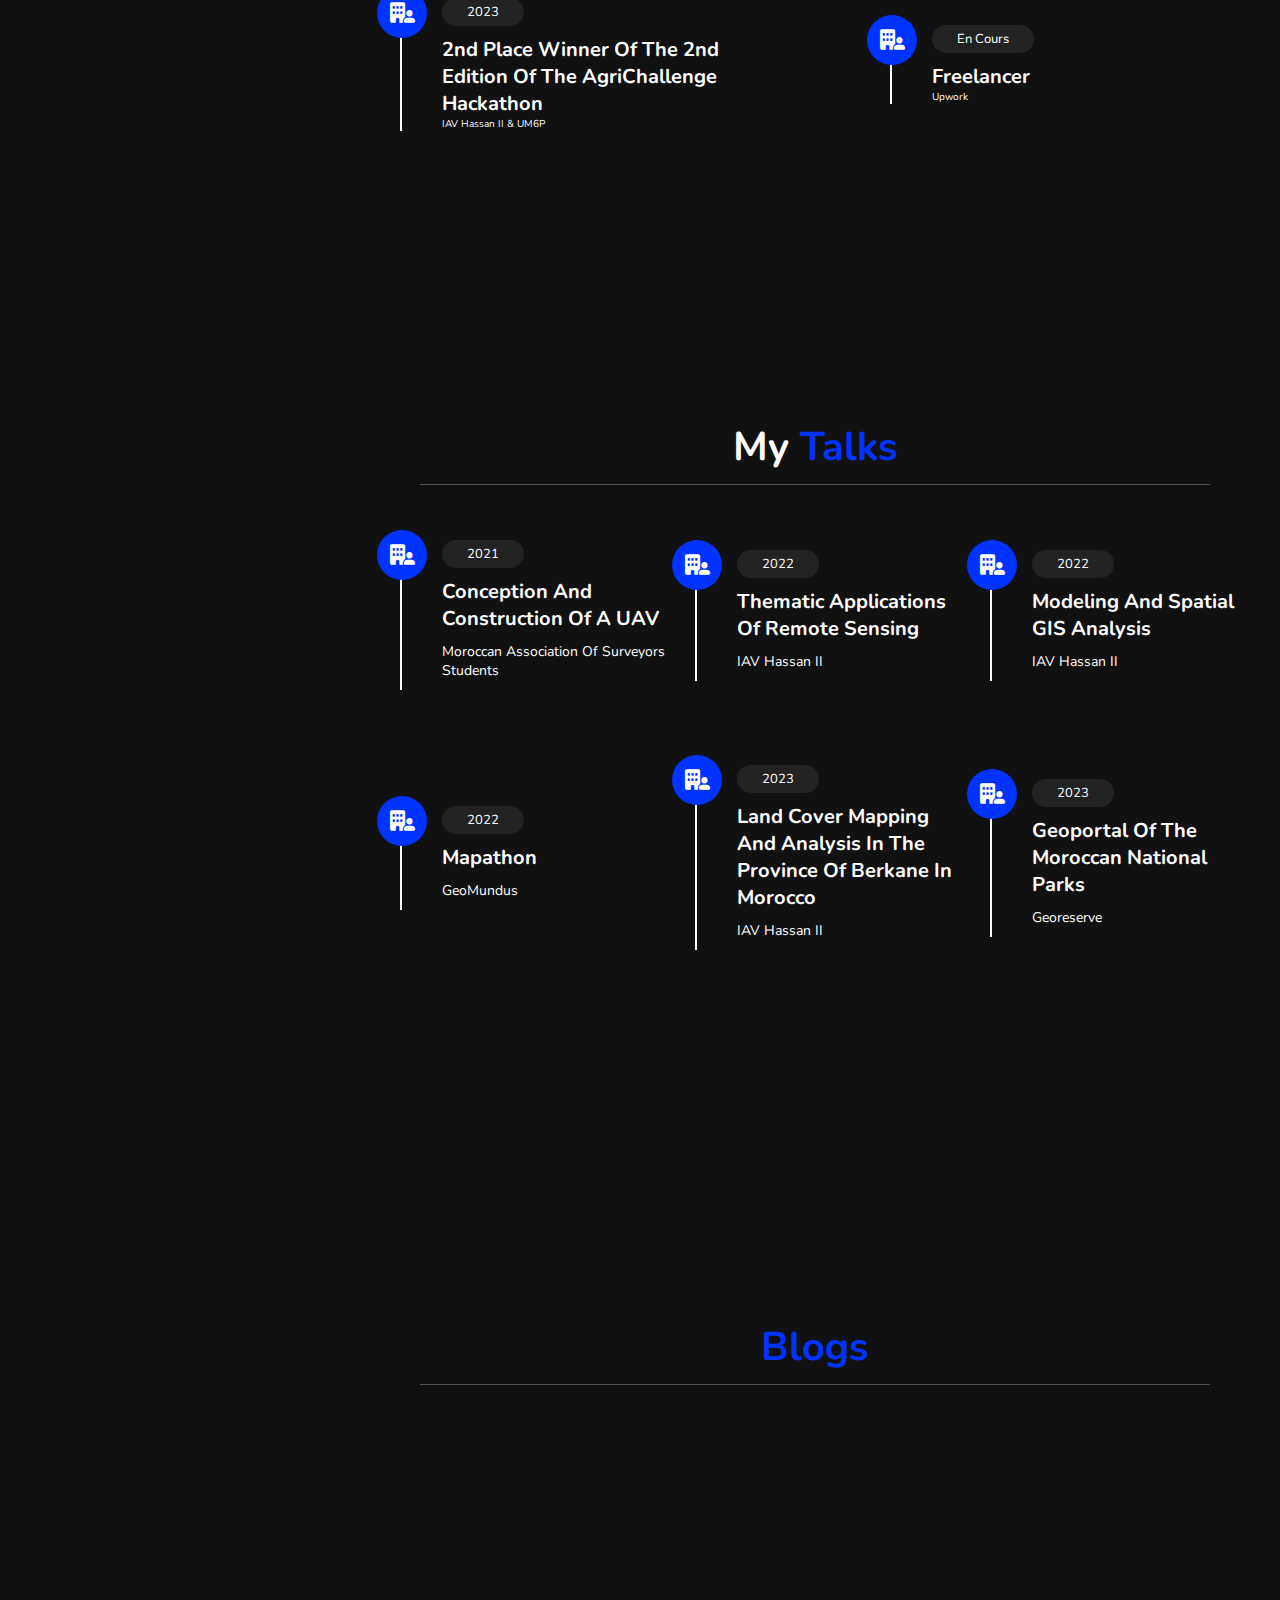
==== commit da422647: "Update" ====
--- a/index.html
+++ b/index.html
@@ -38,7 +38,7 @@
             <li><a href="#About">About</a></li>
             <li><a href="#Education">Education</a></li>
             <li><a href="#Certifications">Certifications</a></li>
-            <li><a href="#Project"> Projects</a></li>
+            <li><a href="#Talks"> Talks</a></li>
             <li><a href="#Blog">Blogs</a></li>
         </ul>
     </nav>
@@ -67,7 +67,7 @@
 
 <section class="About" id="About">
 
-<h1 class="heading"> A<span>bout</span></h1>
+<h1 class="heading"> Get <span>bout</span></h1>
 
 <div class="row">
 
@@ -106,9 +106,16 @@
 
     <div class="box">
         <i class="fas fa-graduation-cap"></i>
-        <span>2018-On Going</span>
+        <span>2018-2023</span>
         <h3>Geomatics Sciences And Surveying Engineering</h3>
         <p><a href="https://iav.ac.ma/" target="_blank">The Agronomic And Veterinary Medicine Institute Hassan II</a></p>
+    </div>
+
+    <div class="box">
+        <i class="fas fa-graduation-cap"></i>
+        <span>2023-On Going</span>
+        <h3>PhD in Remote Sensing</h3>
+        <p><a href="https://um6p.ma//" target="_blank">University Mohamed VI Polytechnic</a></p>
     </div>
 
 
@@ -176,9 +183,9 @@
 
 <!-- Projects section starts  -->
 
-<section class="Project" id="Project">
-
-    <h1 class="heading"> My <span> Projects </span> </h1>
+<section class="Talks" id="Talks">
+
+    <h1 class="heading"> My <span> Talks </span> </h1>
     
     <div class="box-container">
         <div class="box">
@@ -231,6 +238,7 @@
     
 <!-- Project section ends -->
 
+
 <!-- contact section starts  -->
 
 <section class="Blog" id="Blog">
@@ -245,8 +253,6 @@
 
 </div>
 </section>
-
-
 
 <!-- scroll top button  -->
 
--- a/css/style.css
+++ b/css/style.css
@@ -286,7 +286,7 @@
 
 
 
-.Experience .box-container{
+.Certifications .box-container{
     display: flex;
     align-items: center;
     justify-content: space-between;
@@ -295,7 +295,7 @@
     padding-left: 3rem;
 }
 
-.Experience .box-container .box{
+.Certifications .box-container .box{
     width:37rem;
     margin: 5rem 1rem;
     padding-left: 4rem;
@@ -303,7 +303,7 @@
     position: relative;
 }
 
-.Experience .box-container .box span{
+.Certifications .box-container .box span{
     font-size: 1.3rem;
     background:#222;
     color:#fff;
@@ -311,7 +311,7 @@
     padding:.5rem 2.5rem;
 }
 
-.Experience .box-container .box h3{
+.Certifications .box-container .box h3{
     font-size: 2rem;
     color:#fff;
     padding-top: 1.5rem;
@@ -323,7 +323,7 @@
     padding: 1rem 0;
 }
 
-.Experience .box-container .box i{
+.Certifications .box-container .box i{
     position: absolute;
     top:-1.5rem; left:-2.5rem;
     height:5rem;
@@ -336,17 +336,17 @@
     background:var(--blue);
 }
 
-.Experience .box-container .box a{
+.Certifications .box-container .box a{
     color: white
 }
 
-.Experience .box-container .box a:hover{
+.Certifications .box-container .box a:hover{
     color: blue
 }
 
 
 
-.Project .box-container{
+.Talks .box-container{
     display: flex;
     align-items: center;
     justify-content: space-between;
@@ -355,7 +355,7 @@
     padding-left: 3rem;
 }
 
-.Project .box-container .box{
+.Talks .box-container .box{
     width:27rem;
     margin:4rem 1rem;
     padding-left: 4rem;
@@ -363,7 +363,7 @@
     position: relative;
 }
 
-.Project .box-container .box span{
+.Talks .box-container .box span{
     font-size: 1.3rem;
     background:#222;
     color:#fff;
@@ -371,19 +371,19 @@
     padding:.5rem 2.5rem;
 }
 
-.Project .box-container .box h3{
+.Talks .box-container .box h3{
     font-size: 2rem;
     color:#fff;
     padding-top: 1.5rem;
 }
 
-.Project .box-container .box p{
+.Talks .box-container .box p{
     font-size: 1.4rem;
     color:#eee;
     padding: 1rem 0;
 }
 
-.Project .box-container .box i{
+.Talks .box-container .box i{
     position: absolute;
     top:-1.5rem; left:-2.5rem;
     height:5rem;
@@ -396,11 +396,11 @@
     background:var(--blue);
 }
 
-.Project .box-container .box  a{
+.Talks .box-container .box  a{
 color: white;
 }
 
-.Project .box-container .box a:hover{
+.Talks .box-container .box a:hover{
     color: blue
 }
 
@@ -543,11 +543,11 @@
         width:100%;
     }
 
-    .Experience .box-container .box{
+    .Certifications .box-container .box{
         width:100%;
     }
 
-    .Project .box-container .box{
+    .Talks .box-container .box{
         width:100%;
     }
 
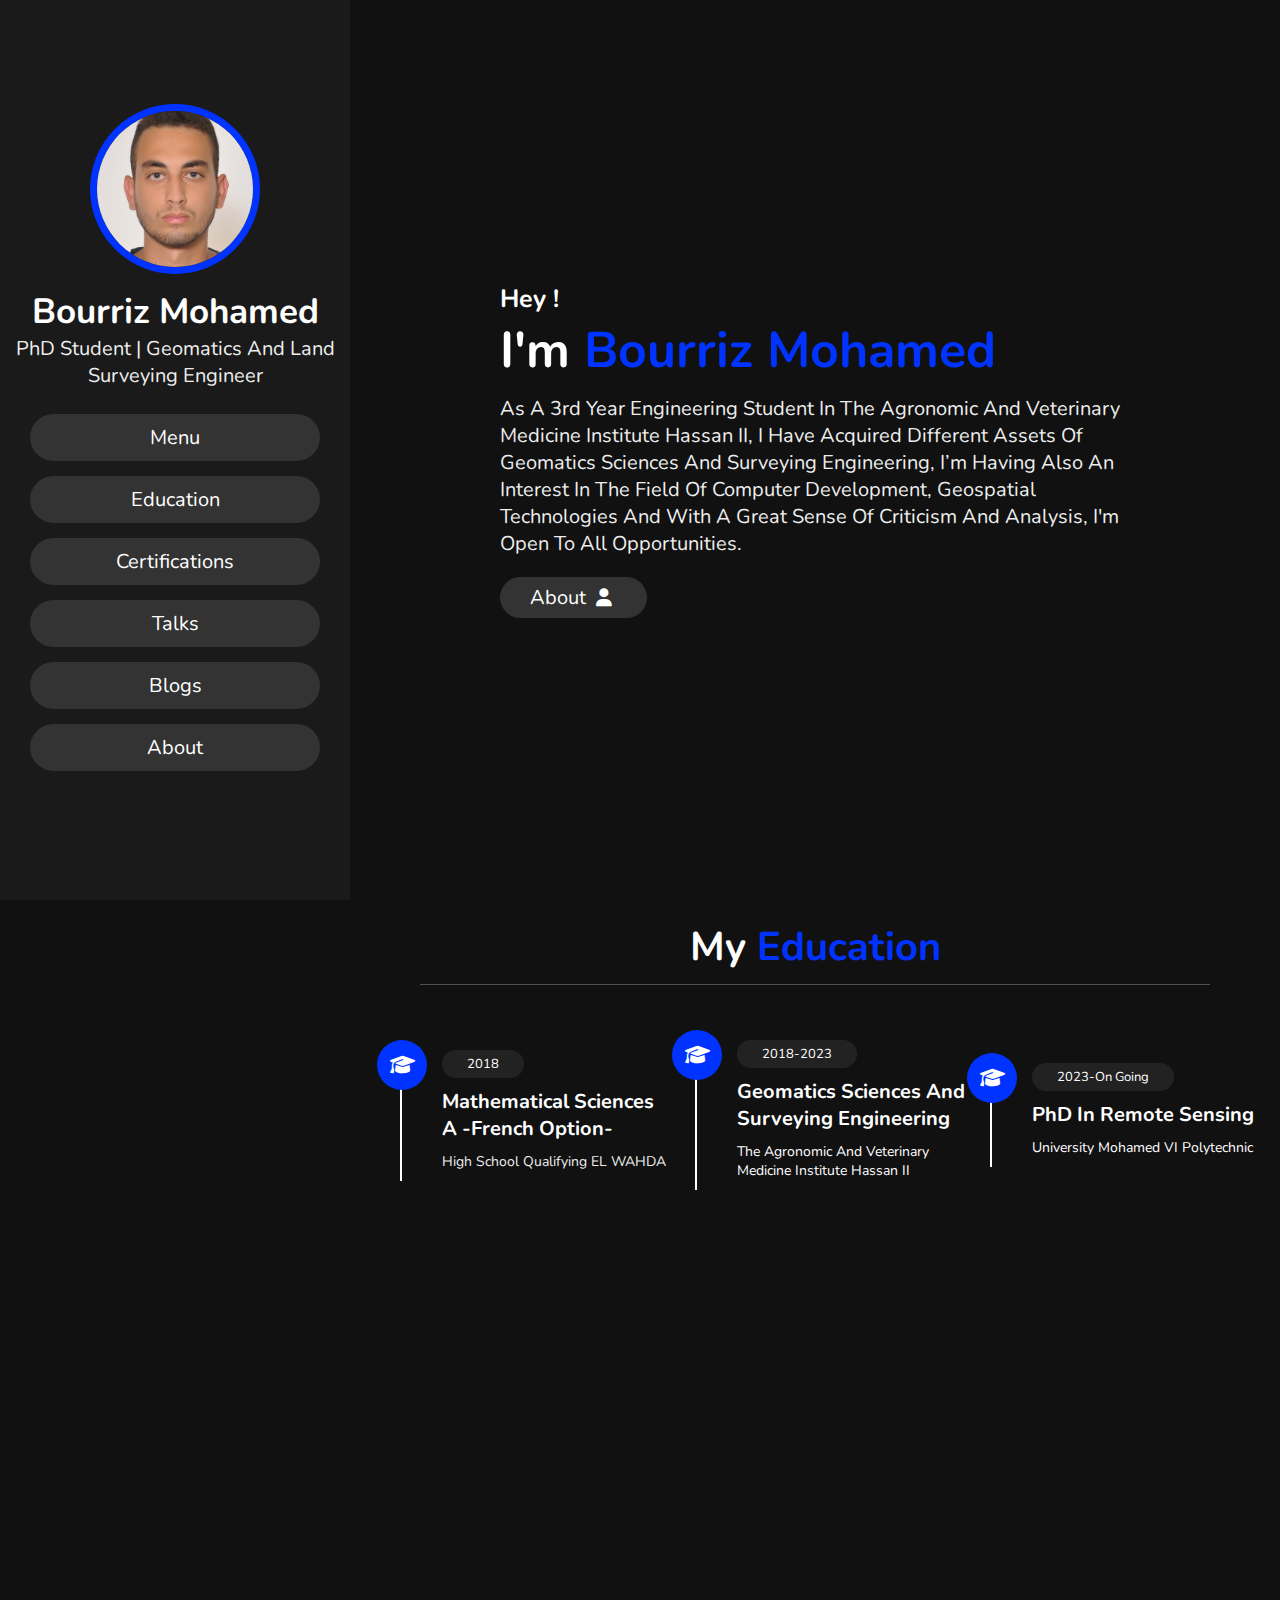
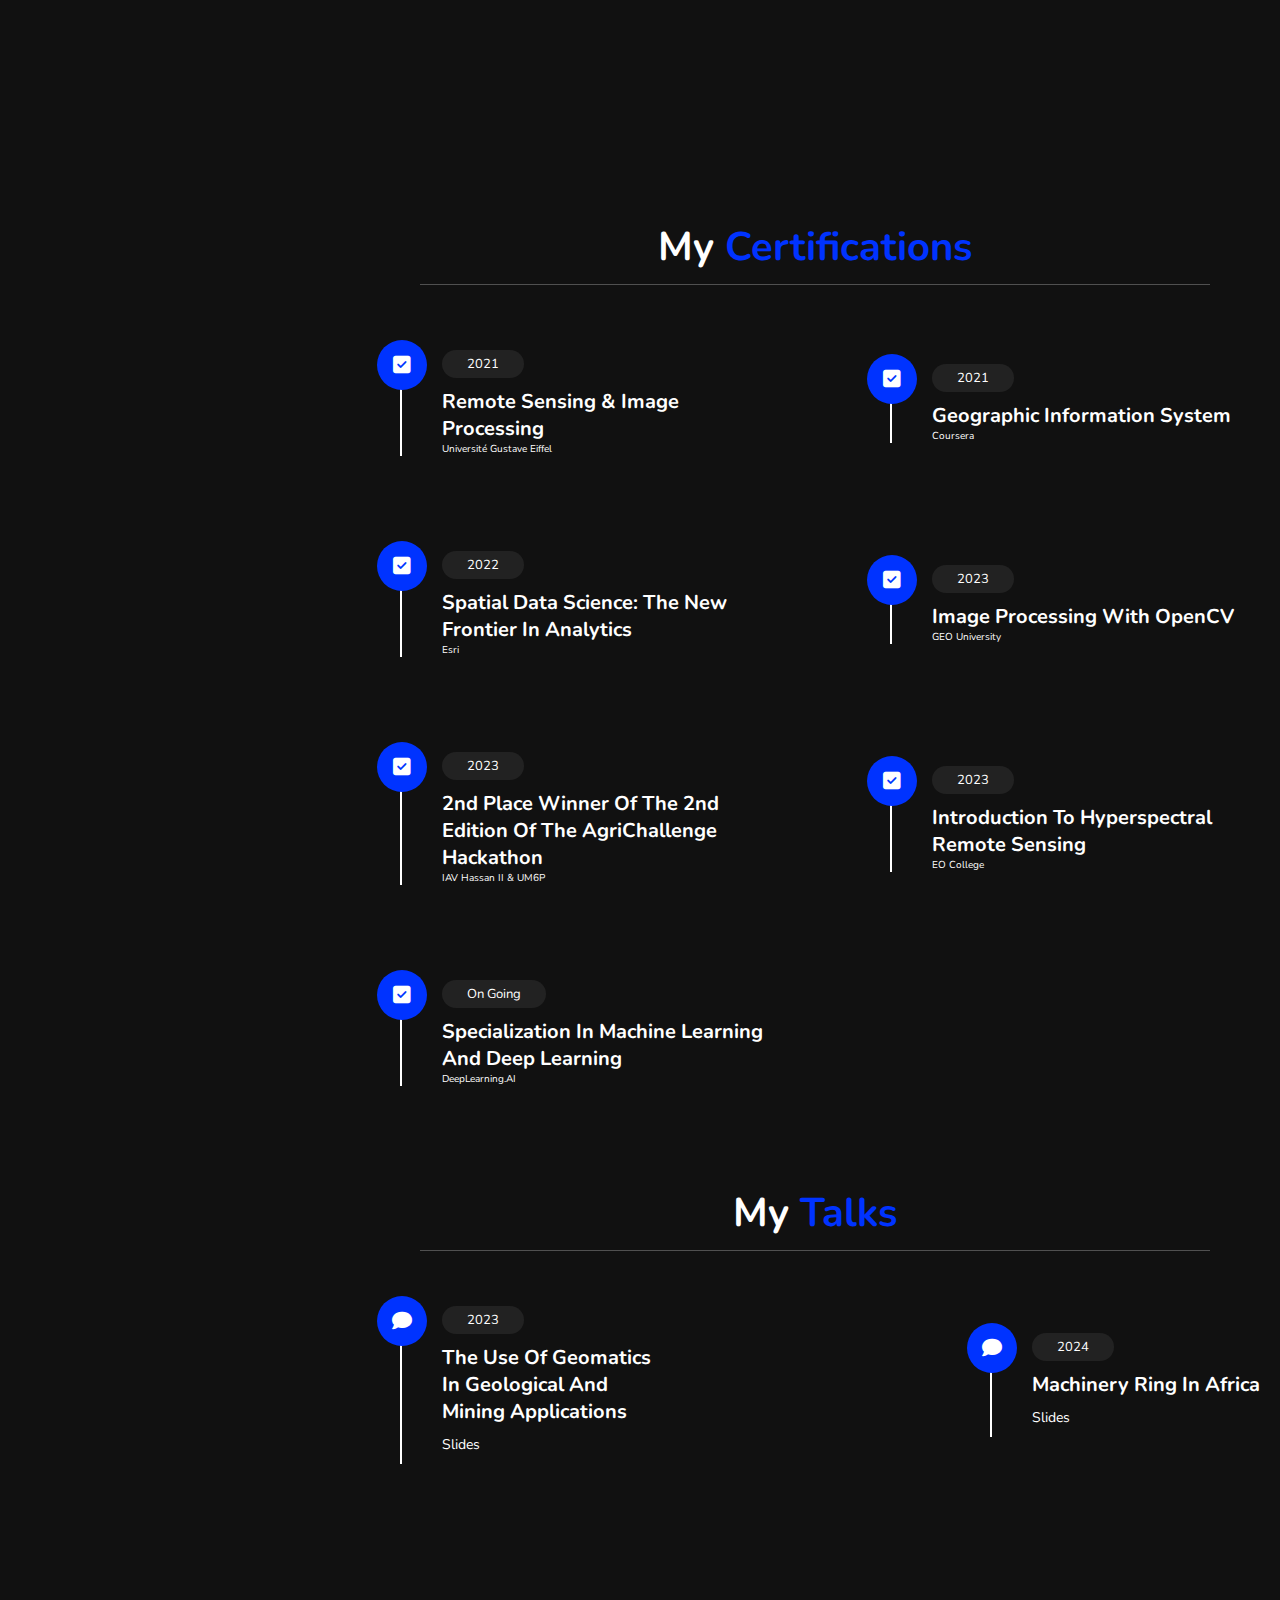
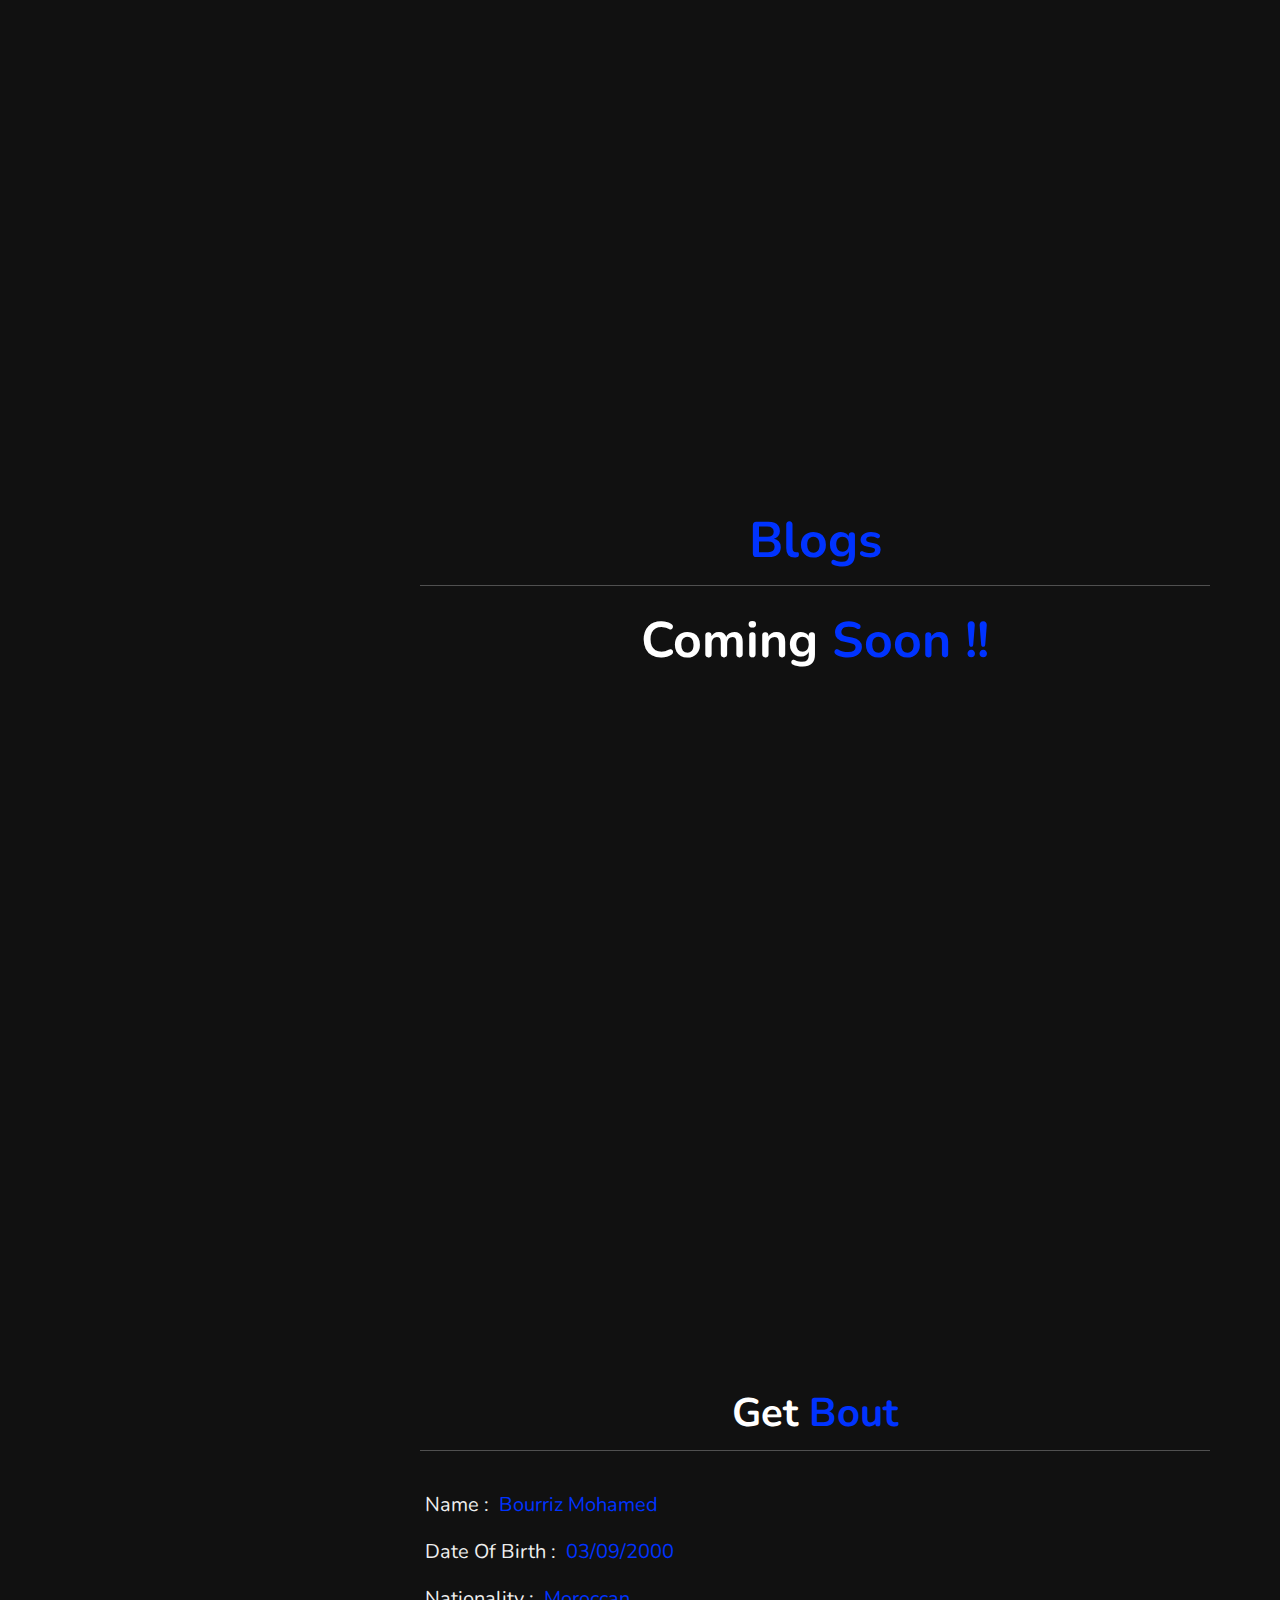
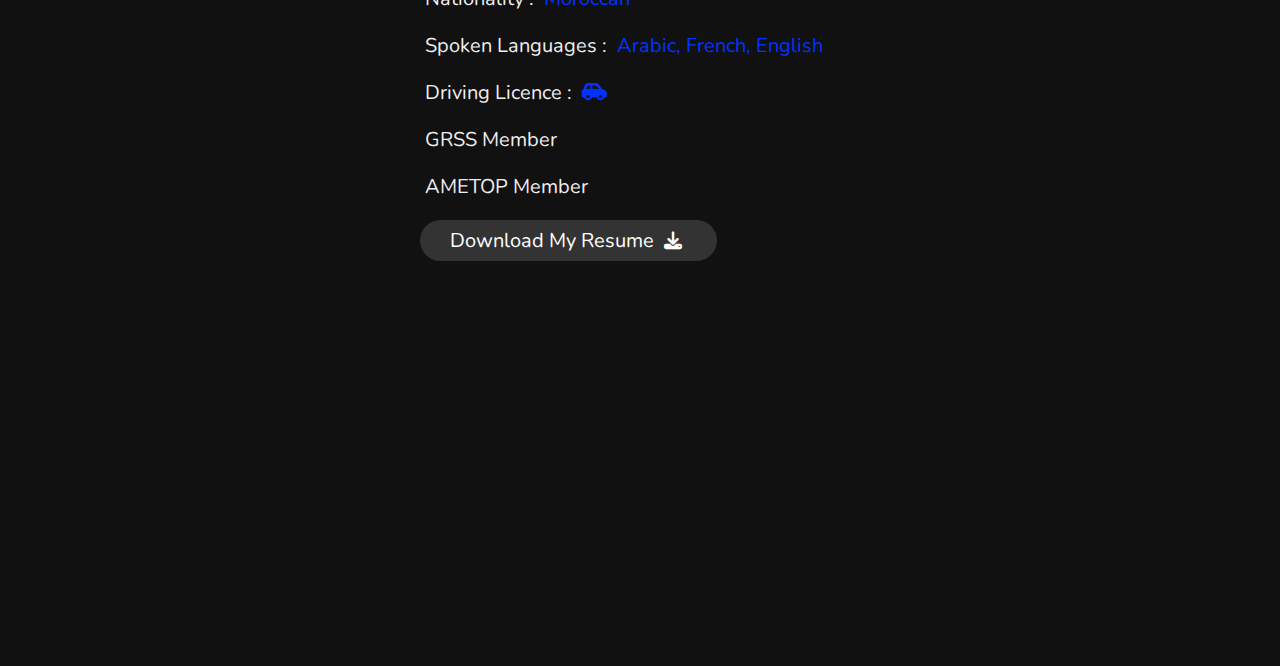
==== commit a30b33cd: "Update" ====
--- a/index.html
+++ b/index.html
@@ -35,11 +35,11 @@
     <nav class="navbar">
         <ul>
             <li><a href="#Home">Menu</a></li>
-            <li><a href="#About">About</a></li>
             <li><a href="#Education">Education</a></li>
             <li><a href="#Certifications">Certifications</a></li>
             <li><a href="#Talks"> Talks</a></li>
             <li><a href="#Blog">Blogs</a></li>
+            <li><a href="#About">About</a></li>
         </ul>
     </nav>
 
@@ -65,26 +65,7 @@
 
 <!-- about section starts  -->
 
-<section class="About" id="About">
-
-<h1 class="heading"> Get <span>bout</span></h1>
-
-<div class="row">
-
-    <div class="info">
-        <h3> <span> Name : </span> Bourriz Mohamed </h3>
-        <h3> <span> Date Of Birth : </span> 03/09/2000 </h3>
-        <h3> <span> Nationality : </span> Moroccan </h3>
-        <h3> <span> Spoken Languages : </span> Arabic, French, English </h3>
-        <h3> <span> Driving Licence : </span> <i class="fa-solid fa-car-side"></i> </h3>
-        <h3> <span> GRSS Member </span> </h3>
-        <h3> <span> AMETOP Member</span></h3>
-        <a href="doc/CV_Bourriz_Mohamed.pdf" alt="Moi" title="Mohamed Bourriz" target="_blank"><button class="btn"> Download my Resume  <i class="fas fa-download"></i> </button></a>
-    </div>
-
-</div>
-
-</section>
+
 
 <!-- about section ends -->
 
@@ -133,46 +114,53 @@
 
 <div class="box-container">
     <div class="box">
-        <i class="fa-solid fa-building-user"></i>
-        <span>2019</span>
-        <h3>Summer Camp</h3>
-        <p><a href="https://iav.ac.ma/" target="_blank"> IAV Hassan II </a></p>
-    </div>
-
-    <div class="box">
-        <i class="fa-solid fa-building-user"></i>
+        <i class="fa-solid fa-square-check"></i>
         <span>2021</span>
-        <h3>Summer Internship</h3>
-        <p><a href="https://www.linkedin.com/company/wahdatopo/" target="_blank"> WAHDA Topo SARL </a></p>
-
-    </div>
-    
-    <div class="box">
-        <i class="fa-solid fa-building-user"></i>
+        <h3><a href="doc/RS.pdf"target="_blank">  Remote Sensing & Image Processing </a></h3>
+        <p><a href="https://www.univ-gustave-eiffel.fr/"target="_blank"> Université Gustave Eiffel </a></p>
+    </div>
+
+    <div class="box">
+        <i class="fa-solid fa-square-check"></i>
+        <span>2021</span>
+        <h3><a href="doc/Coursera 3WKABWB24LUY.pdf" target="_blank">Geographic Information System</a></h3>
+        <p><a href="https://www.coursera.org/" target="_blank"> Coursera </a></p>
+
+    </div>
+    
+    <div class="box">
+        <i class="fa-solid fa-square-check"></i>
         <span>2022</span>
-        <h3>Professionalization Internship</h3>
-        <p><a href="https://iav.ac.ma/" target="_blank"> IAV Hassan II </a></p>
-    </div>
-
-    <div class="box">
-        <i class="fa-solid fa-building-user"></i>
-        <span>2022</span>
-        <h3>Land registry agency internship </h3>
-        <p><a href="https://www.ancfcc.gov.ma/" target="_blank"> ANCFCC </a></p>
-    </div>
-
-    <div class="box">
-        <i class="fa-solid fa-building-user"></i>
+        <h3><a href="doc/Spatial Data Science_ The New Frontier in Analytics_Certificate_11212022.pdf" target="_blank">Spatial Data Science: The New Frontier in Analytics</a></h3>
+        <p><a href="https://www.esri.com/training/mooc/" target="_blank"> Esri </a></p>
+    </div>
+
+    <div class="box">
+        <i class="fa-solid fa-square-check"></i>
         <span>2023</span>
-        <h3>2nd place Winner of the 2nd edition of the AgriChallenge Hackathon</h3>
-        <p><a href="https://agri-challenge.ma/" target="_blank"> IAV Hassan II & UM6P</a></p>
-    </div>
-
-    <div class="box">
-        <i class="fa-solid fa-building-user"></i>
-        <span>En cours</span>
-        <h3>Freelancer</h3>
-        <p><a href="https://www.upwork.com/freelancers/~01eab4487dfb1e0b13" target="_blank"> Upwork </a></p>
+        <h3><a href="doc/Open_cv.pdf" target="_blank">Image Processing with OpenCV</a></h3>
+        <p><a href="https://www.geo.university/" target="_blank"> GEO University </a></p>
+    </div>
+
+    <div class="box">
+        <i class="fa-solid fa-square-check"></i>
+        <span>2023</span>
+        <h3><a href="doc/AgriChallenge.pdf" target="_blank">2nd place Winner of the 2nd edition of the AgriChallenge Hackathon</a></h3>
+        <p><a href="https://www.the-nextseed.com/en/challenges/agrichallenge" target="_blank"> IAV Hassan II & UM6P</a></p>
+    </div>
+
+    <div class="box">
+        <i class="fa-solid fa-square-check"></i>
+        <span>2023</span>
+        <h3><a href="doc/Beyond-the-Visible-Basic-MOOC_Beyond-the-Visible-Introduction-to-Hyperspectral-Remote-Sensing_Mohamed-Bourriz.pdf" target="_blank"> Introduction to Hyperspectral Remote Sensing </a></h3>
+        <p><a href="https://eo-college.org/" target="_blank"> EO College </a></p>
+    </div>
+
+    <div class="box">
+       <i class="fa-solid fa-square-check"></i>
+        <span>On Going</span>
+        <h3><a href="https://www.coursera.org/specializations/deep-learning?" target="_blank"> Specialization in Machine Learning and Deep Learning </a></h3>
+        <p><a href="https://www.deeplearning.ai/" target="_blank"> DeepLearning.AI </a></p>
     </div>
 </div>
 
@@ -189,70 +177,59 @@
     
     <div class="box-container">
         <div class="box">
-            <i class="fa-solid fa-building-user"></i>
-            <span>2021</span>
-            <h3>Conception and construction of a UAV</h3>
-            <p><a href="https://ametop.ma/" target="_blank"> Moroccan Association of Surveyors Students </a></p>
+            <i class="fa-solid fa-comment"></i>
+            <span>2023</span>
+            <h3>The use of Geomatics in Geological and Mining Applications</h3>
+            <p><a href="https://doi.org/10.6084/m9.figshare.25016312.v3" target="_blank"> Slides </a></p>
         </div>
     
         <div class="box">
-            <i class="fa-solid fa-building-user"></i>
-            <span>2022</span>
-            <h3>Thematic Applications Of Remote Sensing</h3>
-            <p><a href="https://iav.ac.ma/" target="_blank"> IAV Hassan II </a></p>
+            <i class="fa-solid fa-comment"></i>
+            <span>2024</span>
+            <h3>Machinery Ring in Africa</h3>
+            <p><a href="https://doi.org/10.6084/m9.figshare.25016174.v2" target="_blank"> Slides </a></p>
     
         </div>
-        
-        <div class="box">
-            <i class="fa-solid fa-building-user"></i>
-            <span>2022</span>
-            <h3>Modeling and spatial GIS analysis</h3>
-            <p><a href="https://iav.ac.ma/" target="_blank"> IAV Hassan II </a></p>
+    
+    </div>
+    
+    </section>
+    
+<!-- Project section ends -->
+
+
+<!-- contact section starts  -->
+
+<section class="Blog" id="Blog">
+
+<h1 class="heading">  <span> Blogs </span></h1>
+
+<h1>Coming <span>Soon !!</span></h1>
+
+</section>
+
+
+
+<section class="About" id="About">
+
+    <h1 class="heading"> Get <span>bout</span></h1>
+    
+    <div class="row">
+    
+        <div class="info">
+            <h3> <span> Name : </span> Bourriz Mohamed </h3>
+            <h3> <span> Date Of Birth : </span> 03/09/2000 </h3>
+            <h3> <span> Nationality : </span> Moroccan </h3>
+            <h3> <span> Spoken Languages : </span> Arabic, French, English </h3>
+            <h3> <span> Driving Licence : </span> <i class="fa-solid fa-car-side"></i> </h3>
+            <h3> <span> GRSS Member </span> </h3>
+            <h3> <span> AMETOP Member</span></h3>
+            <a href="doc/CV_Bourriz_Mohamed.pdf" alt="Moi" title="Mohamed Bourriz" target="_blank"><button class="btn"> Download my Resume  <i class="fas fa-download"></i> </button></a>
         </div>
     
-        <div class="box">
-            <i class="fa-solid fa-building-user"></i>
-            <span>2022</span>
-            <h3>Mapathon </h3>
-            <p><a href="https://www.geomundus.org/2022/" target="_blank"> GeoMundus </a></p>
-        </div>
-
-        <div class="box">
-            <i class="fa-solid fa-building-user"></i>
-            <span>2023</span>
-            <h3>Land Cover Mapping and Analysis in the Province of Berkane in Morocco</h3>
-            <p><a href="https://iav.ac.ma/" target="_blank"> IAV Hassan II </a></p>
-        </div>
-
-
-        <div class="box">
-            <i class="fa-solid fa-building-user"></i>
-            <span>2023</span>
-            <h3>Geoportal of the Moroccan national parks</h3>
-            <p><a href="https://mrbourriz.github.io/Georeserve/" target="_blank"> Georeserve </a></p>
-        </div>
-
     </div>
     
     </section>
-    
-<!-- Project section ends -->
-
-
-<!-- contact section starts  -->
-
-<section class="Blog" id="Blog">
-
-<h1 class="heading">  <span> Blogs </span></h1>
-
-<div class="row">
-
-    <div class="box-container">
-     
-    </div>
-
-</div>
-</section>
 
 <!-- scroll top button  -->
 
--- a/css/style.css
+++ b/css/style.css
@@ -175,56 +175,6 @@
     padding: 1rem 0;
 }
 
-.About .row{
-    display: flex;
-    align-items: center;
-    justify-content: center;
-    flex-wrap: wrap;
-    padding:1rem 0;
-}
-
-.About .row .info{
-    flex:1 1 48rem;
-    padding:2rem 1rem;
-    padding-left: 6rem;
-}
-
-.About .row .info h3{
-    font-size: 2rem;
-    color:var(--blue);
-    padding:1rem 0;
-    font-weight: normal;
-}
-
-.About .row .info h3 span{
-    color:#eee;
-    padding:0 .5rem;
-}
-
-.About .row .counter{
-    flex:1 1 48rem;
-    display: flex;
-    justify-content: center;
-    flex-wrap: wrap;
-}
-
-.About .row .counter .box{
-    width:20rem;
-    background:#222;
-    text-align: center;
-    padding: 2rem;
-    margin:2rem;
-}
-
-.About .row .counter .box span{
-    font-size: 4rem;
-    color:var(--blue);
-}
-
-.About .row .counter .box h3{
-    font-size: 2rem;
-    color:#fff;
-}
 
 .Education .box-container{
     display: flex;
@@ -404,7 +354,6 @@
     color: blue
 }
 
-
 .Blog .row{
     display: flex;
     align-items: center;
@@ -473,6 +422,71 @@
     color: blue
 }
 
+.Blog h1{
+    font-size:5rem;
+    color:#fff;
+    margin-top: 20px; 
+}
+
+.Blog h1 span{
+    color:var(--blue);
+}
+
+.Blog {
+    text-align: center;
+}
+
+.About .row{
+    display: flex;
+    align-items: center;
+    justify-content: center;
+    flex-wrap: wrap;
+    padding:1rem 0;
+}
+
+.About .row .info{
+    flex:1 1 48rem;
+    padding:2rem 1rem;
+    padding-left: 6rem;
+}
+
+.About .row .info h3{
+    font-size: 2rem;
+    color:var(--blue);
+    padding:1rem 0;
+    font-weight: normal;
+}
+
+.About .row .info h3 span{
+    color:#eee;
+    padding:0 .5rem;
+}
+
+.About .row .counter{
+    flex:1 1 48rem;
+    display: flex;
+    justify-content: center;
+    flex-wrap: wrap;
+}
+
+.About .row .counter .box{
+    width:20rem;
+    background:#222;
+    text-align: center;
+    padding: 2rem;
+    margin:2rem;
+}
+
+.About .row .counter .box span{
+    font-size: 4rem;
+    color:var(--blue);
+}
+
+.About .row .counter .box h3{
+    font-size: 2rem;
+    color:#fff;
+}
+
 .top{
     position: fixed;
     bottom:7.5rem; right: 2rem;
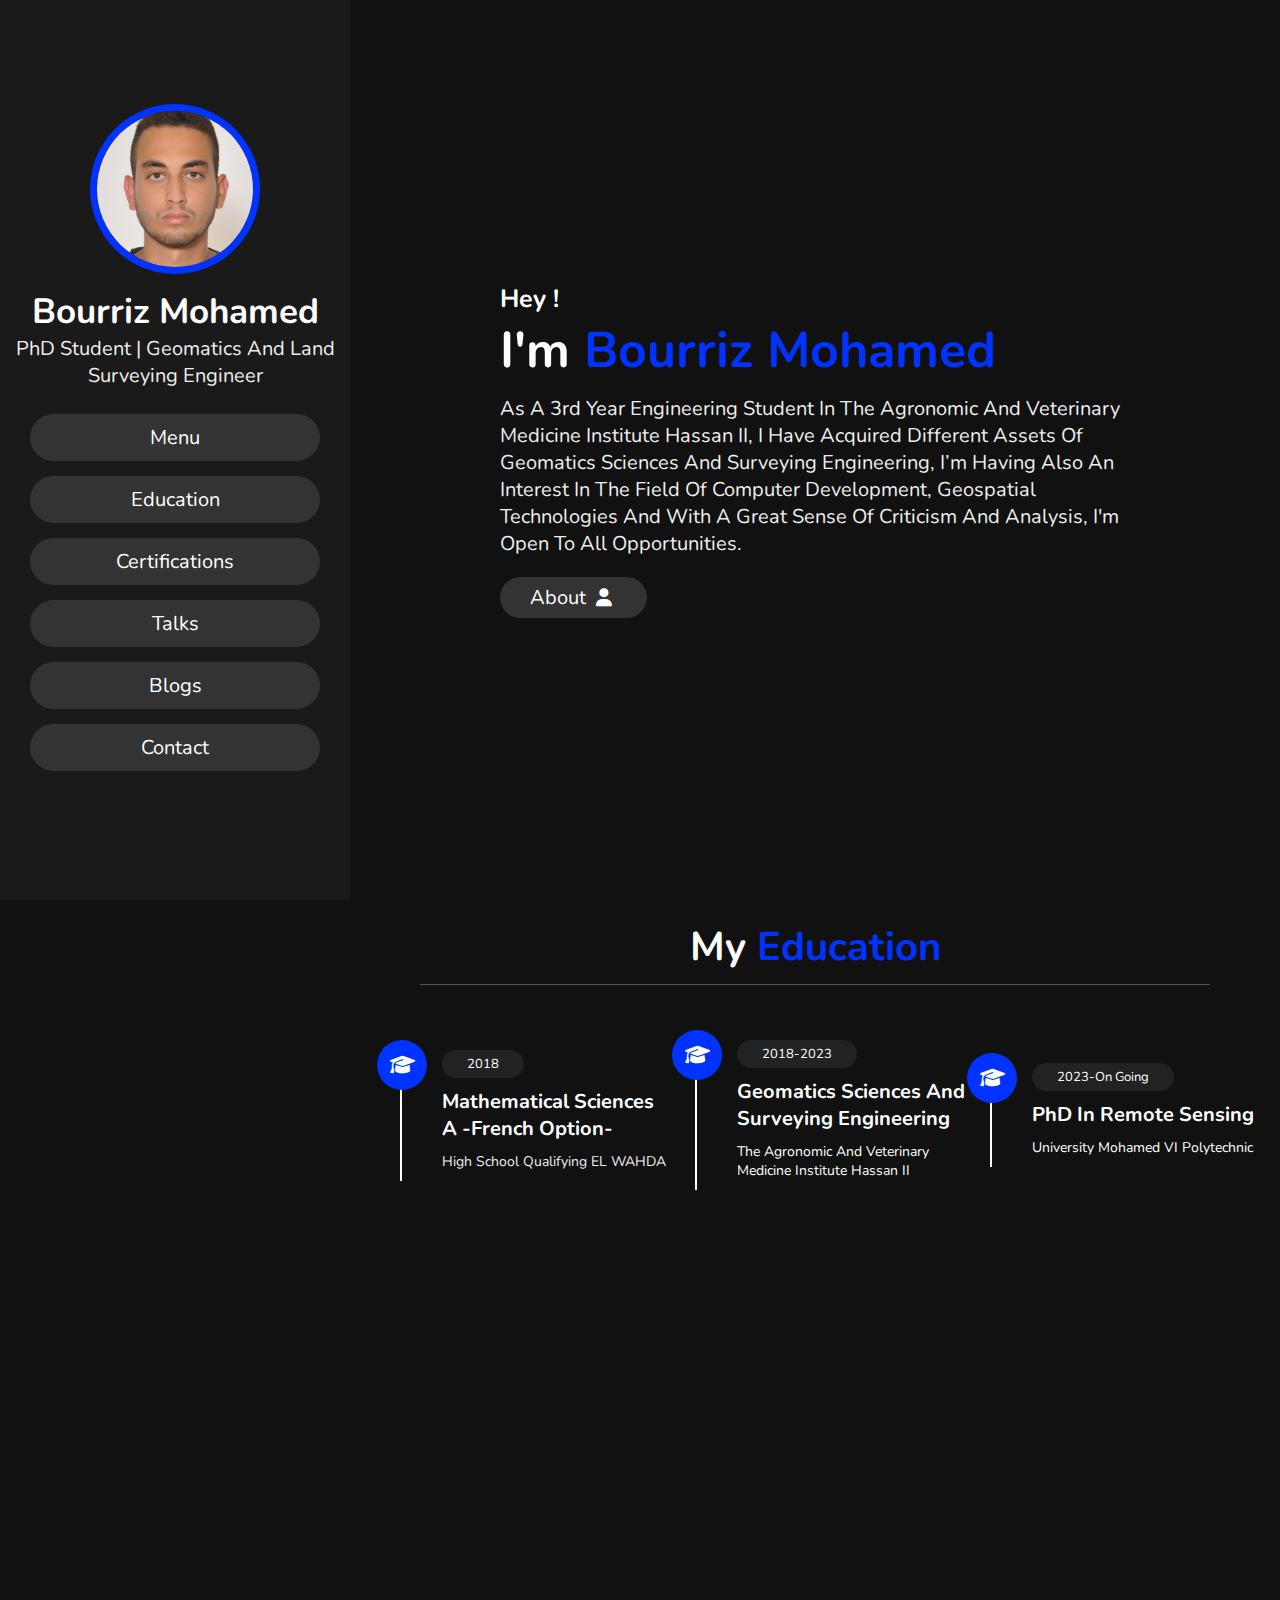
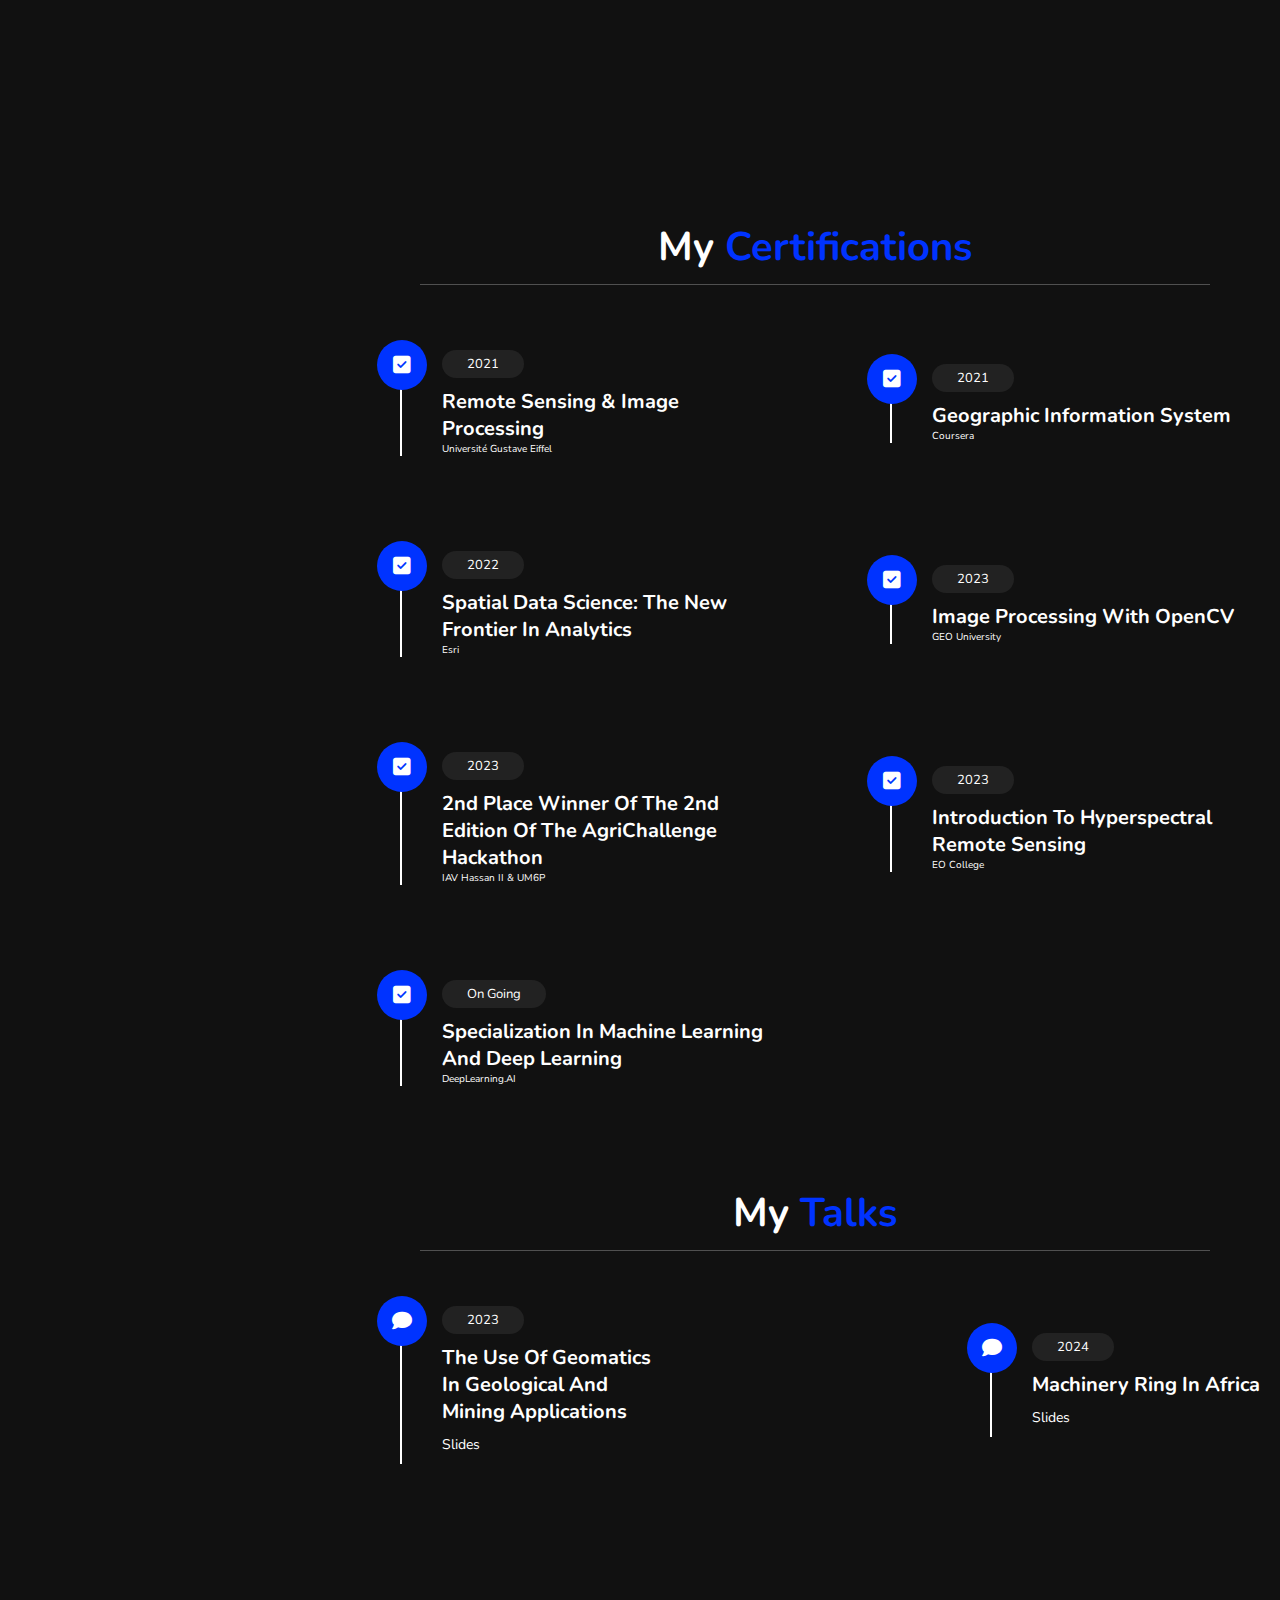
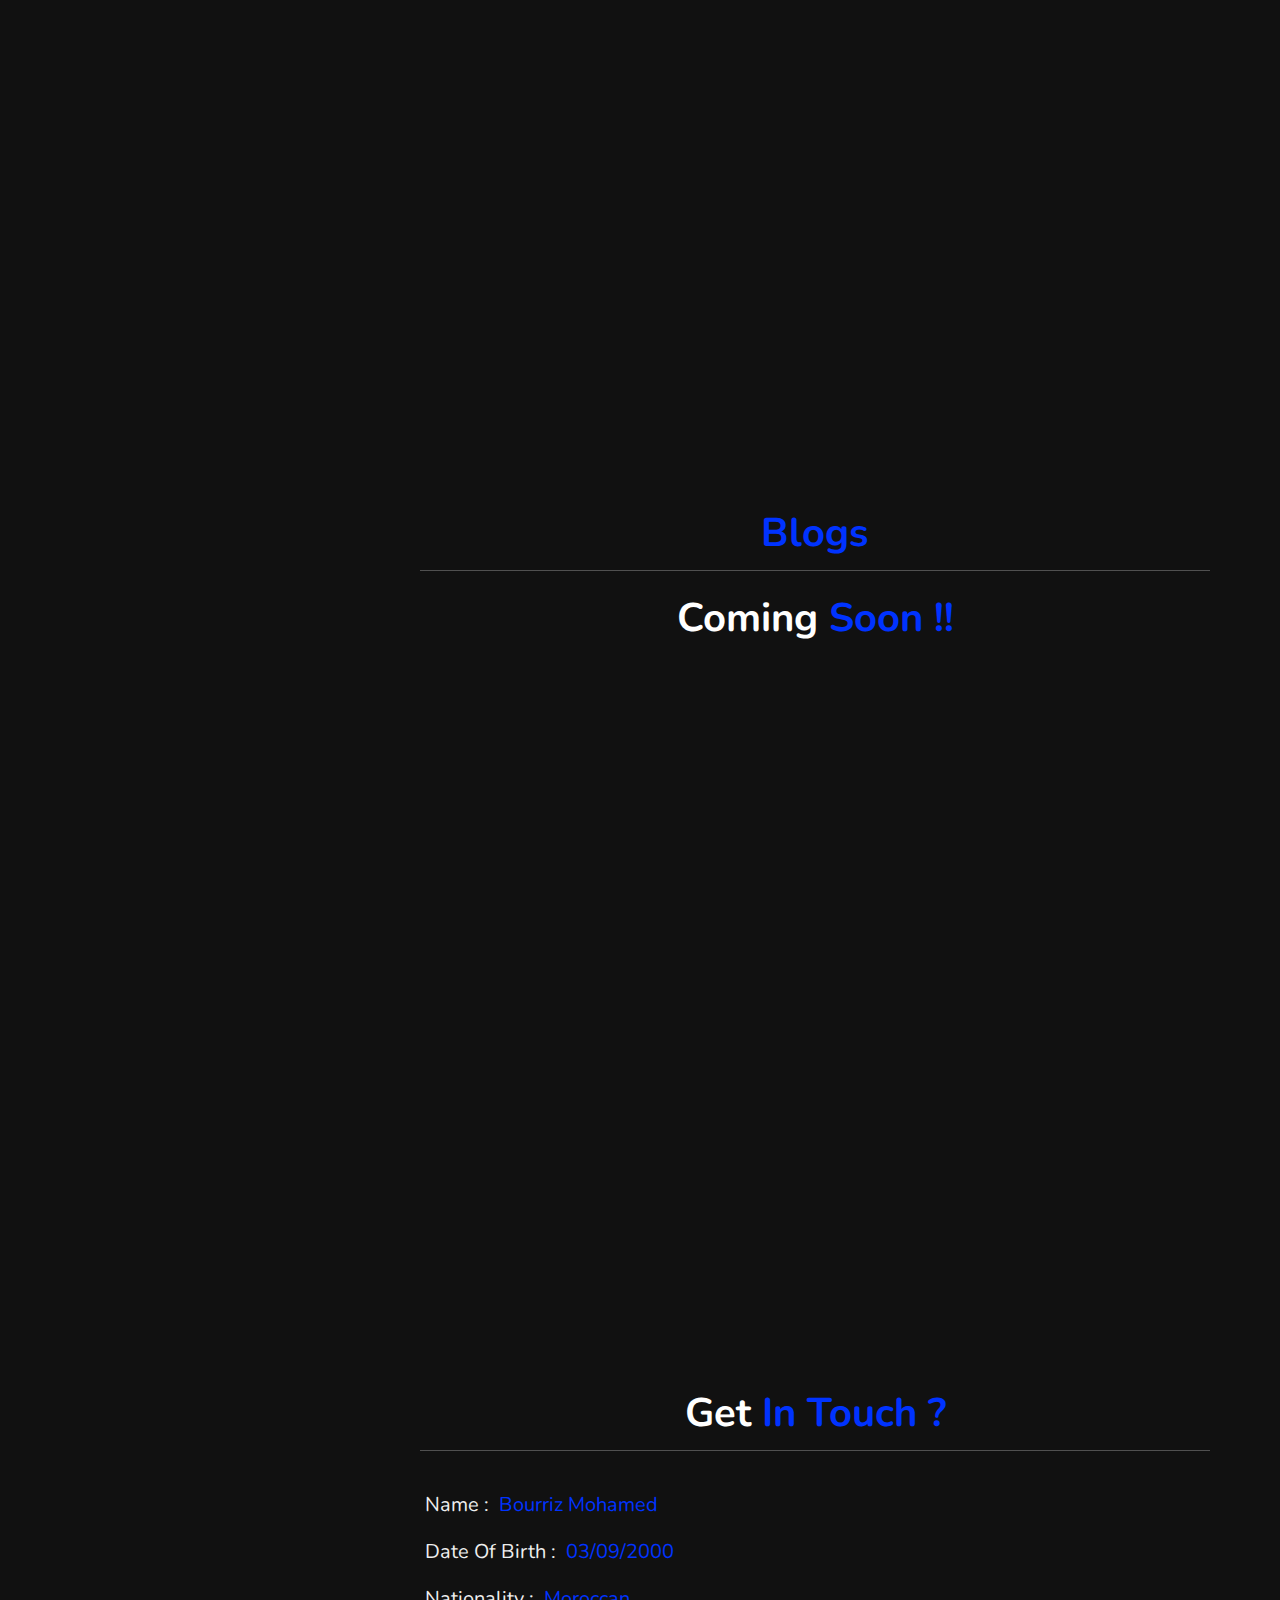
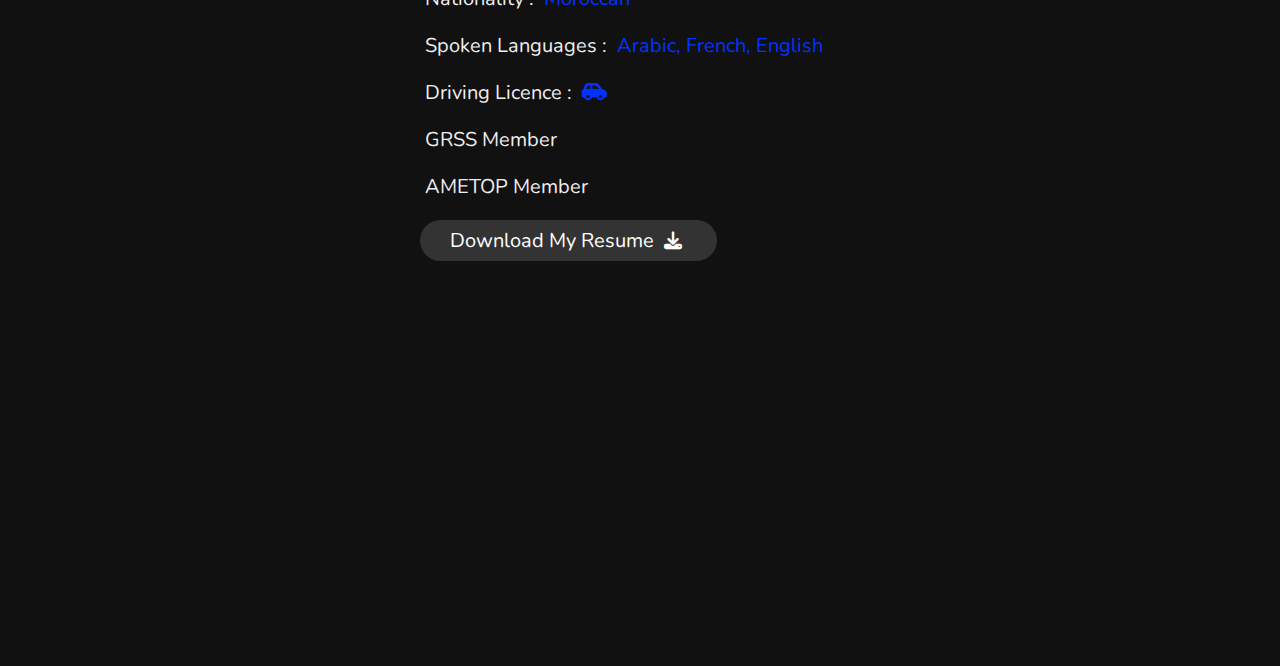
==== commit 2270b9fa: "New Stuffs" ====
--- a/index.html
+++ b/index.html
@@ -39,7 +39,7 @@
             <li><a href="#Certifications">Certifications</a></li>
             <li><a href="#Talks"> Talks</a></li>
             <li><a href="#Blog">Blogs</a></li>
-            <li><a href="#About">About</a></li>
+            <li><a href="#About">Contact</a></li>
         </ul>
     </nav>
 
@@ -212,7 +212,7 @@
 
 <section class="About" id="About">
 
-    <h1 class="heading"> Get <span>bout</span></h1>
+    <h1 class="heading"> Get <span>in touch ?</span></h1>
     
     <div class="row">
     
--- a/css/style.css
+++ b/css/style.css
@@ -423,7 +423,7 @@
 }
 
 .Blog h1{
-    font-size:5rem;
+    font-size:4rem;
     color:#fff;
     margin-top: 20px; 
 }
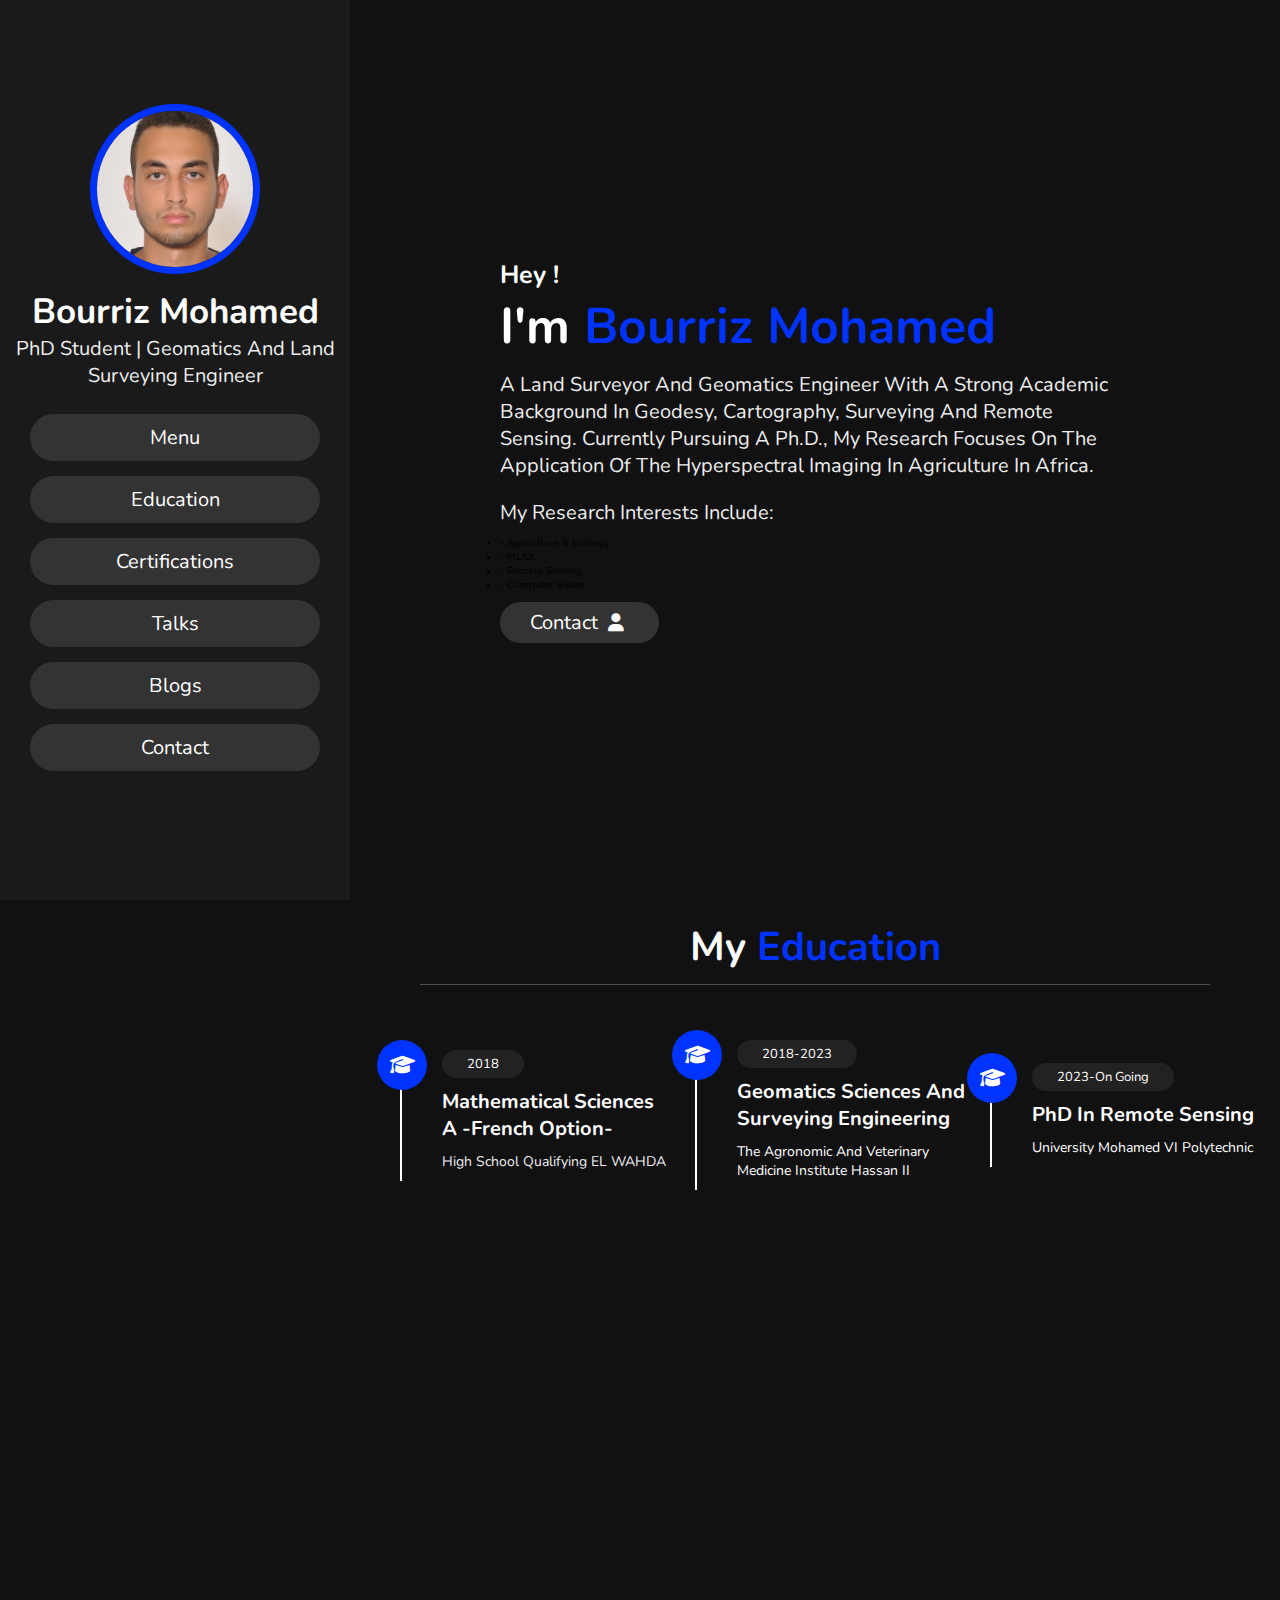
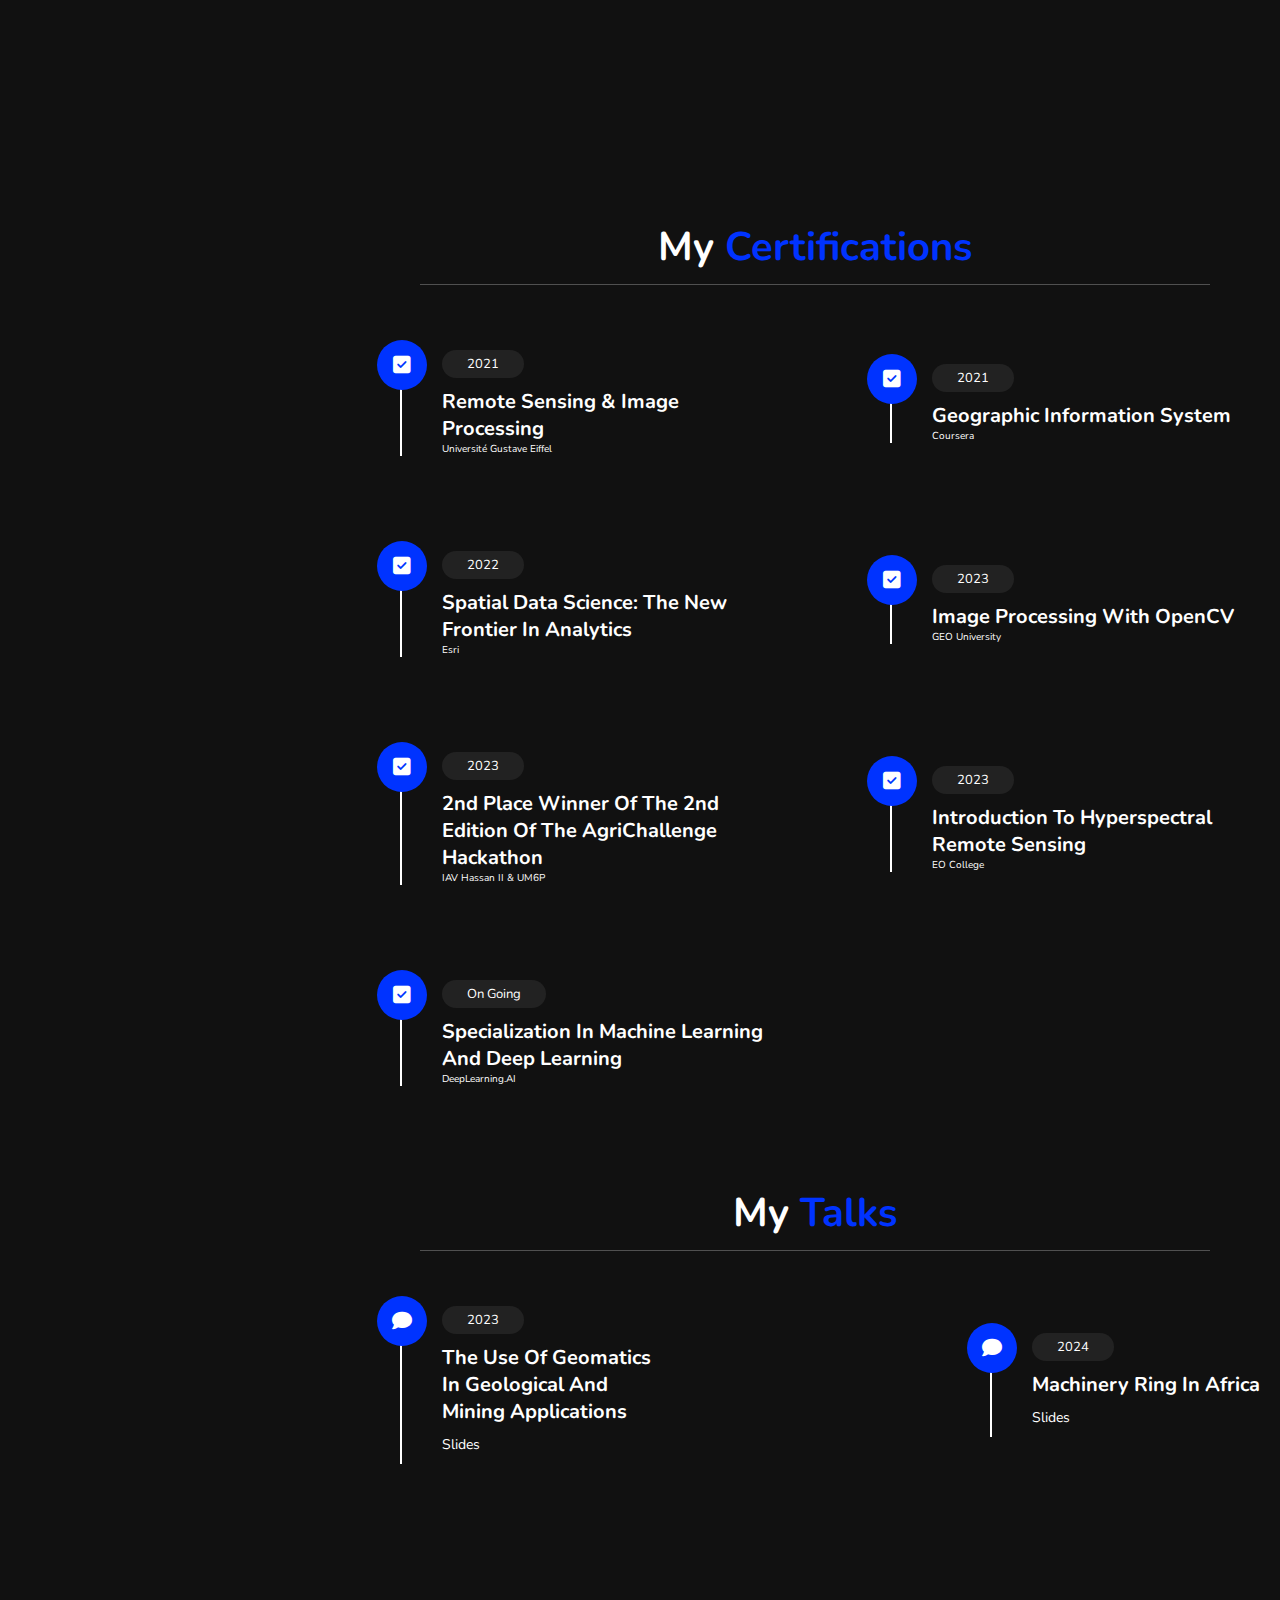
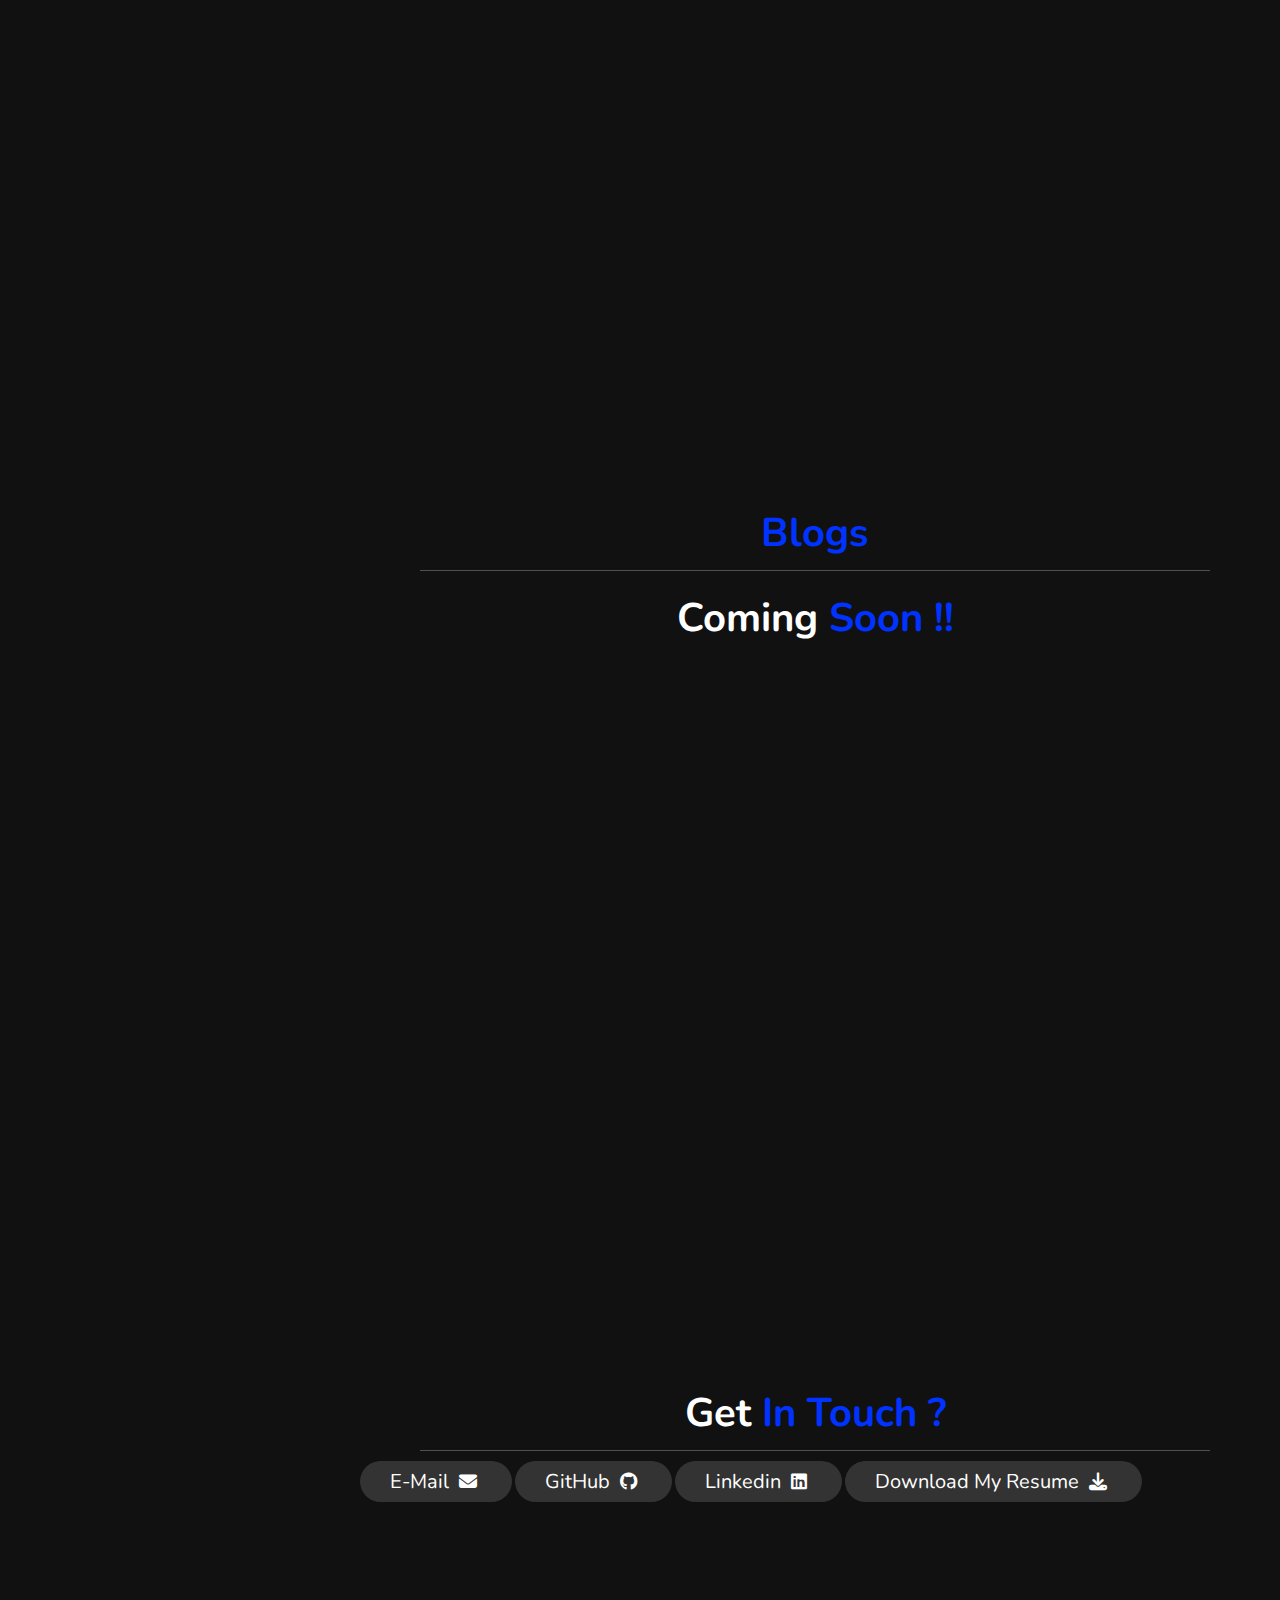
==== commit 9a8329af: "Update" ====
--- a/index.html
+++ b/index.html
@@ -39,7 +39,7 @@
             <li><a href="#Certifications">Certifications</a></li>
             <li><a href="#Talks"> Talks</a></li>
             <li><a href="#Blog">Blogs</a></li>
-            <li><a href="#About">Contact</a></li>
+            <li><a href="#Contact">Contact</a></li>
         </ul>
     </nav>
 
@@ -55,21 +55,23 @@
 
     <h3> Hey !</h3>
     <h1> I'm <span>Bourriz Mohamed</span></h1>
-    <p>As a 3rd year engineering student in the Agronomic and Veterinary Medicine Institute Hassan II, I have acquired different assets of geomatics sciences and surveying engineering, I’m
-        having also an interest in the field of computer development, geospatial technologies and with a great sense of criticism and analysis, I'm open to all opportunities.</p>
-    <a href="#About"><button class="btn">About <i class="fas fa-user"></i></button></a>
-
+    <p>A land surveyor and geomatics engineer with a strong academic background in geodesy, cartography, surveying and remote sensing. Currently pursuing a Ph.D., my research focuses on the application of the hyperspectral Imaging in agriculture in Africa. 
+    </p>
+
+    <p>My research interests include:</p>
+    
+    <ul>
+        <li>- Agriculture & Ecology.</li>
+        <li>- ML/DL.</li>
+        <li>- Remote Sensing.</li>
+        <li>- Computer Vision.</li>
+    </ul>
+    <a href="#Contact"><button class="btn">Contact <i class="fas fa-user"></i></button></a>
 </section>
 
 <!-- home section ends -->
 
-<!-- about section starts  -->
-
-
-
-<!-- about section ends -->
-
-<!-- education section starts  -->
+<!-- Education section starts  -->
 
 <section class="Education" id="Education">
 
@@ -104,9 +106,9 @@
 
 </section>
 
-<!-- education section ends -->
-
-<!-- Experience section starts  -->
+<!-- Education section ends -->
+
+<!-- Certifications section starts  -->
 
 <section class="Certifications" id="Certifications">
 
@@ -166,10 +168,10 @@
 
 </section>
 
-<!-- Experience section ends -->
-
-
-<!-- Projects section starts  -->
+<!-- Certifications section ends -->
+
+
+<!-- Talks section starts  -->
 
 <section class="Talks" id="Talks">
 
@@ -195,10 +197,10 @@
     
     </section>
     
-<!-- Project section ends -->
-
-
-<!-- contact section starts  -->
+<!-- Talks section ends -->
+
+
+<!-- Blog section starts  -->
 
 <section class="Blog" id="Blog">
 
@@ -208,28 +210,33 @@
 
 </section>
 
-
-
-<section class="About" id="About">
+<!-- Blog section ends  -->
+
+
+<!-- Contact section starts  -->
+
+<section class="Contact" id="Contact">
 
     <h1 class="heading"> Get <span>in touch ?</span></h1>
     
     <div class="row">
     
         <div class="info">
-            <h3> <span> Name : </span> Bourriz Mohamed </h3>
-            <h3> <span> Date Of Birth : </span> 03/09/2000 </h3>
-            <h3> <span> Nationality : </span> Moroccan </h3>
-            <h3> <span> Spoken Languages : </span> Arabic, French, English </h3>
-            <h3> <span> Driving Licence : </span> <i class="fa-solid fa-car-side"></i> </h3>
-            <h3> <span> GRSS Member </span> </h3>
-            <h3> <span> AMETOP Member</span></h3>
+
+            <a href="mailto:mohamed.bourriz@um6p.ma"><button class="btn">E-mail <i class="fa-solid fa-envelope"></i></button></a>
+
+            <a href="https://github.com/MrBourriz" target="_blank"><button class="btn">GitHub <i class="fa-brands fa-github"></i></button></a>
+
+            <a href="https://www.linkedin.com/in/mohamed-b-a33b52102/" target="_blank"><button class="btn">linkedin <i class="fa-brands fa-linkedin"></i></button></a>
+
             <a href="doc/CV_Bourriz_Mohamed.pdf" alt="Moi" title="Mohamed Bourriz" target="_blank"><button class="btn"> Download my Resume  <i class="fas fa-download"></i> </button></a>
         </div>
     
     </div>
     
     </section>
+    
+    <!-- Contact section ends  -->
 
 <!-- scroll top button  -->
 
